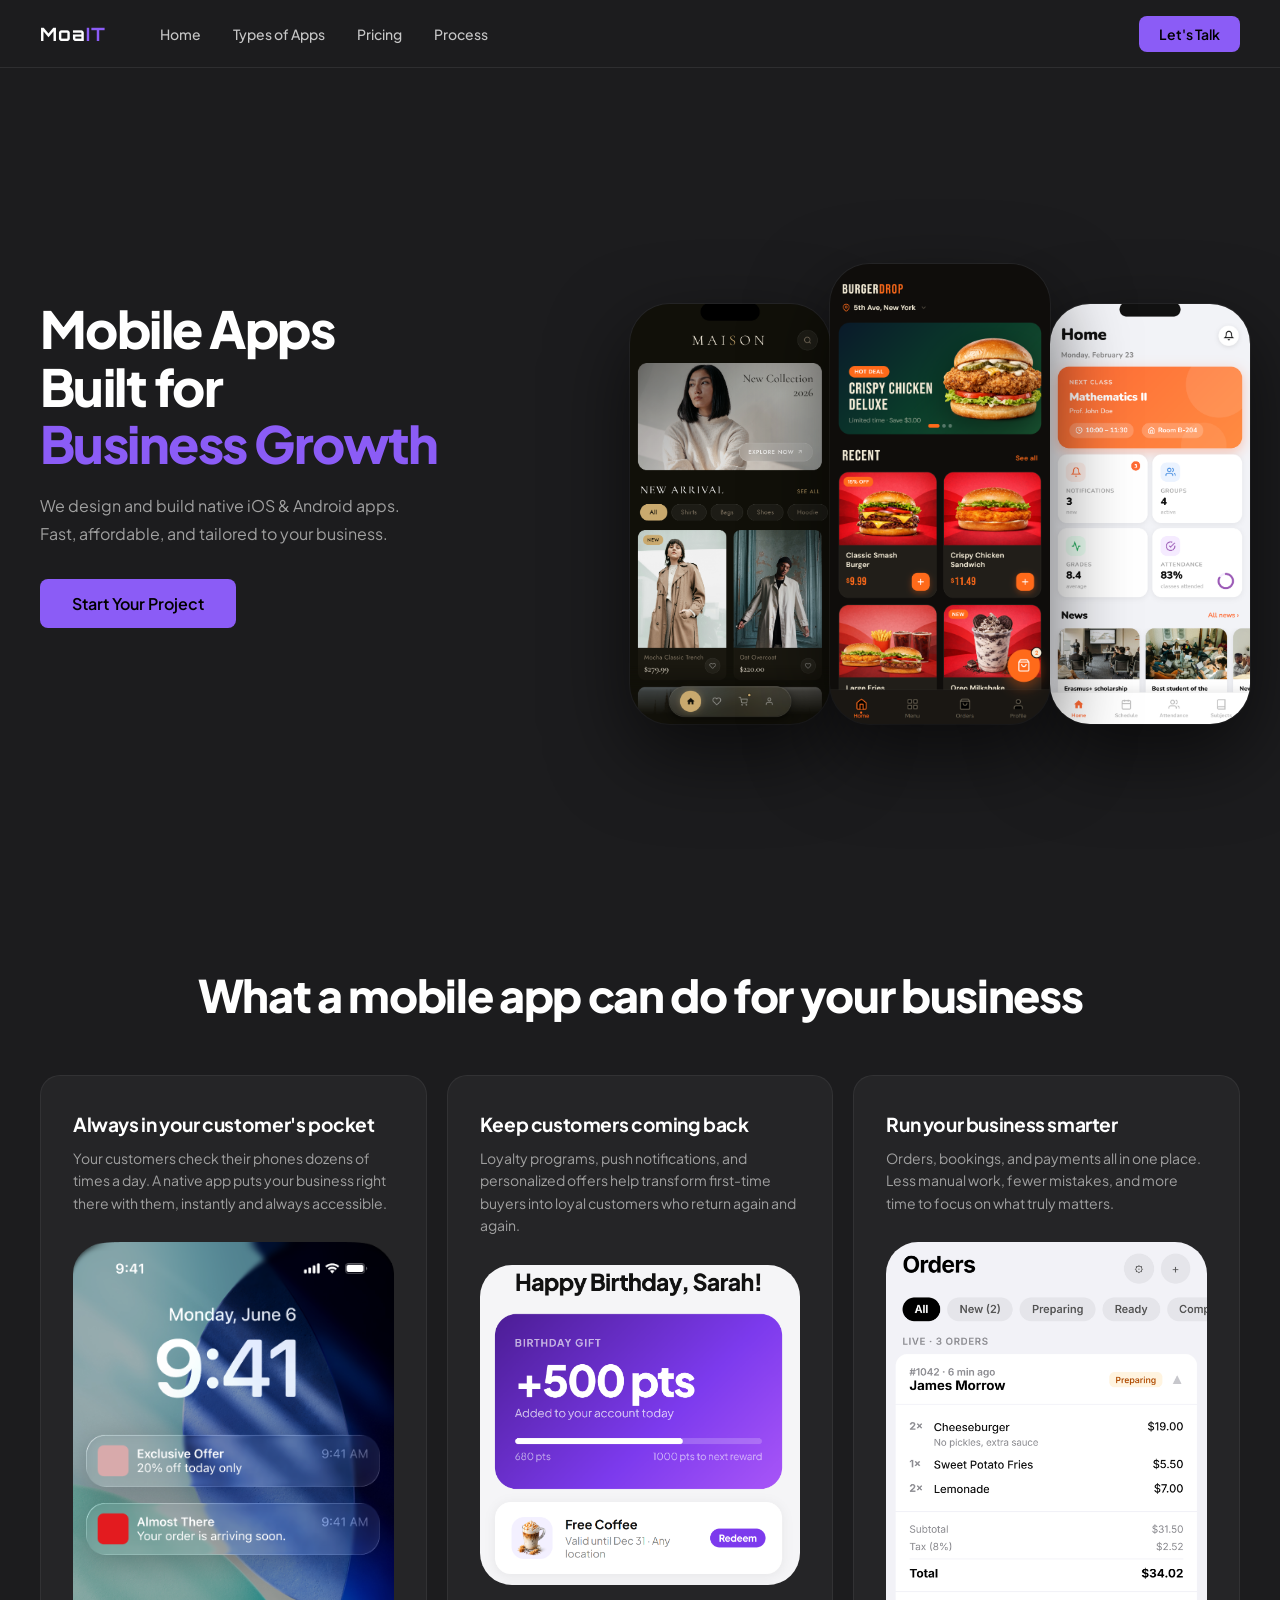
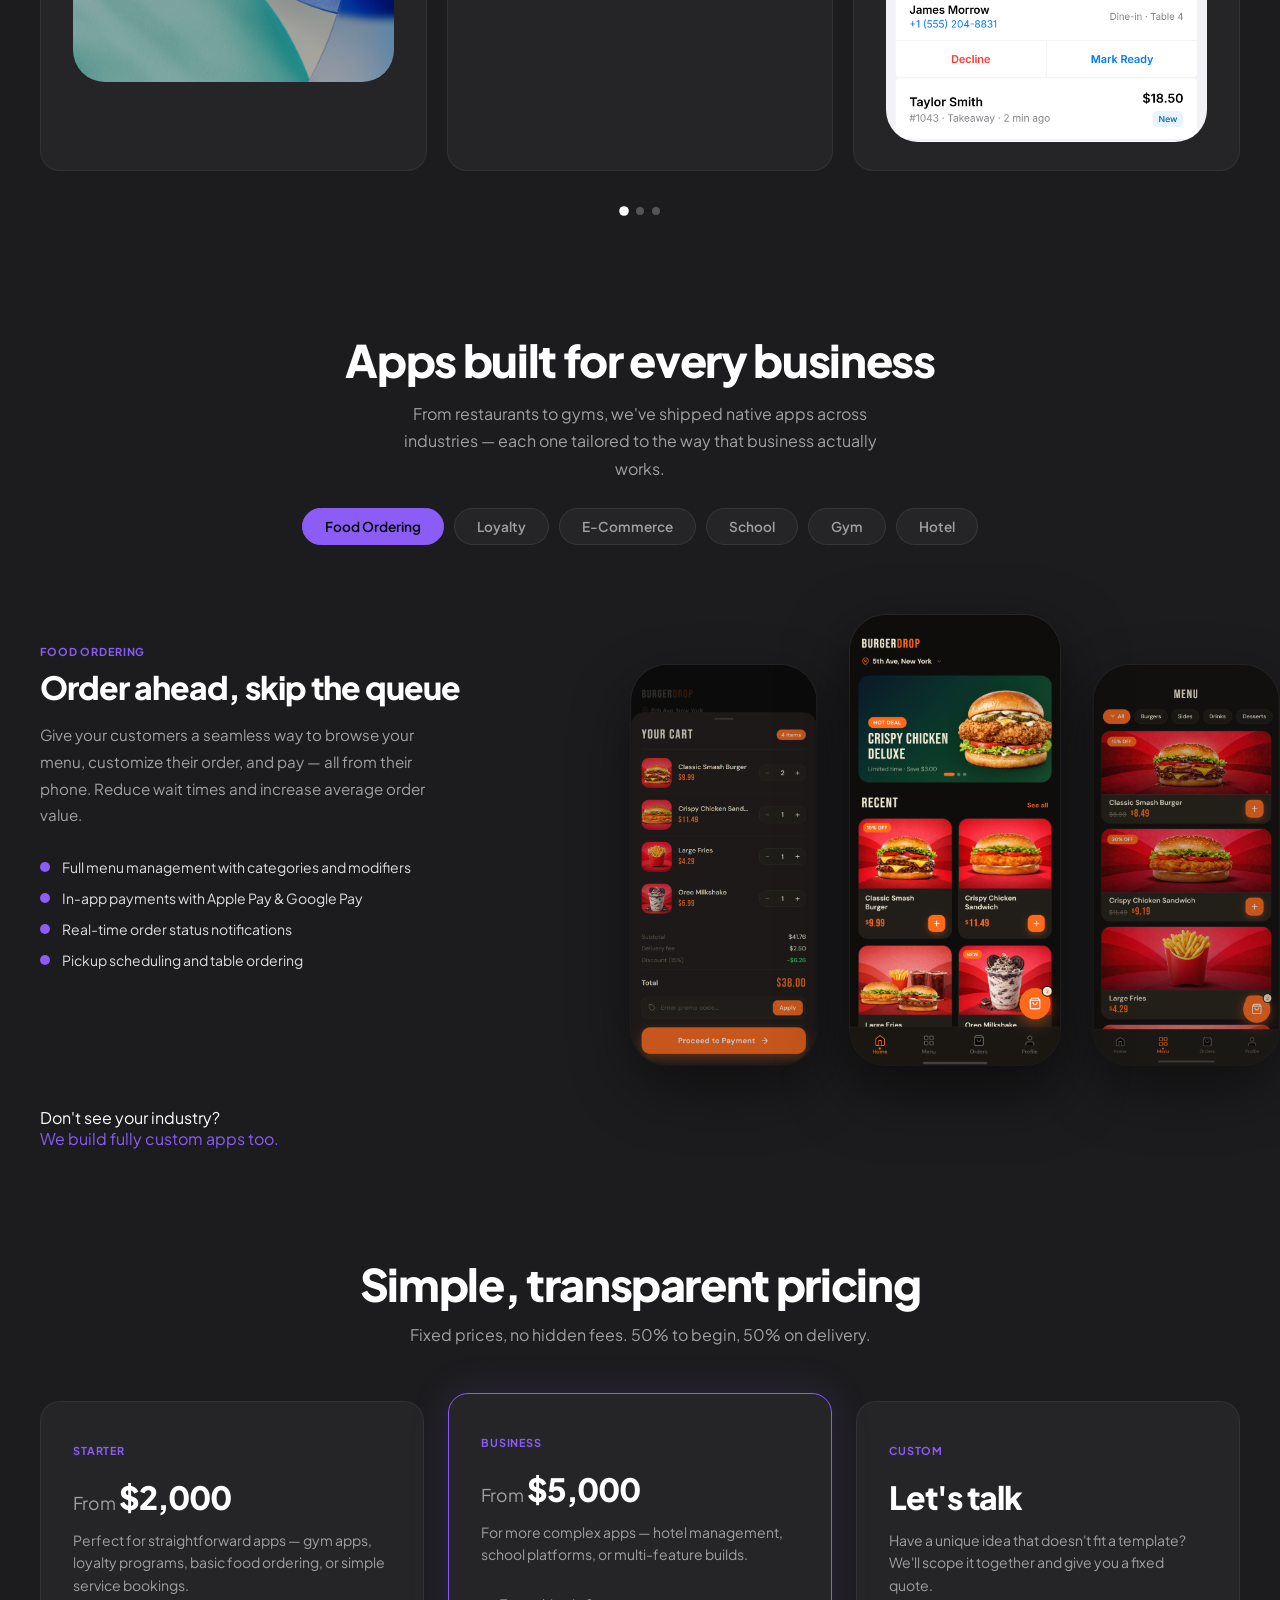
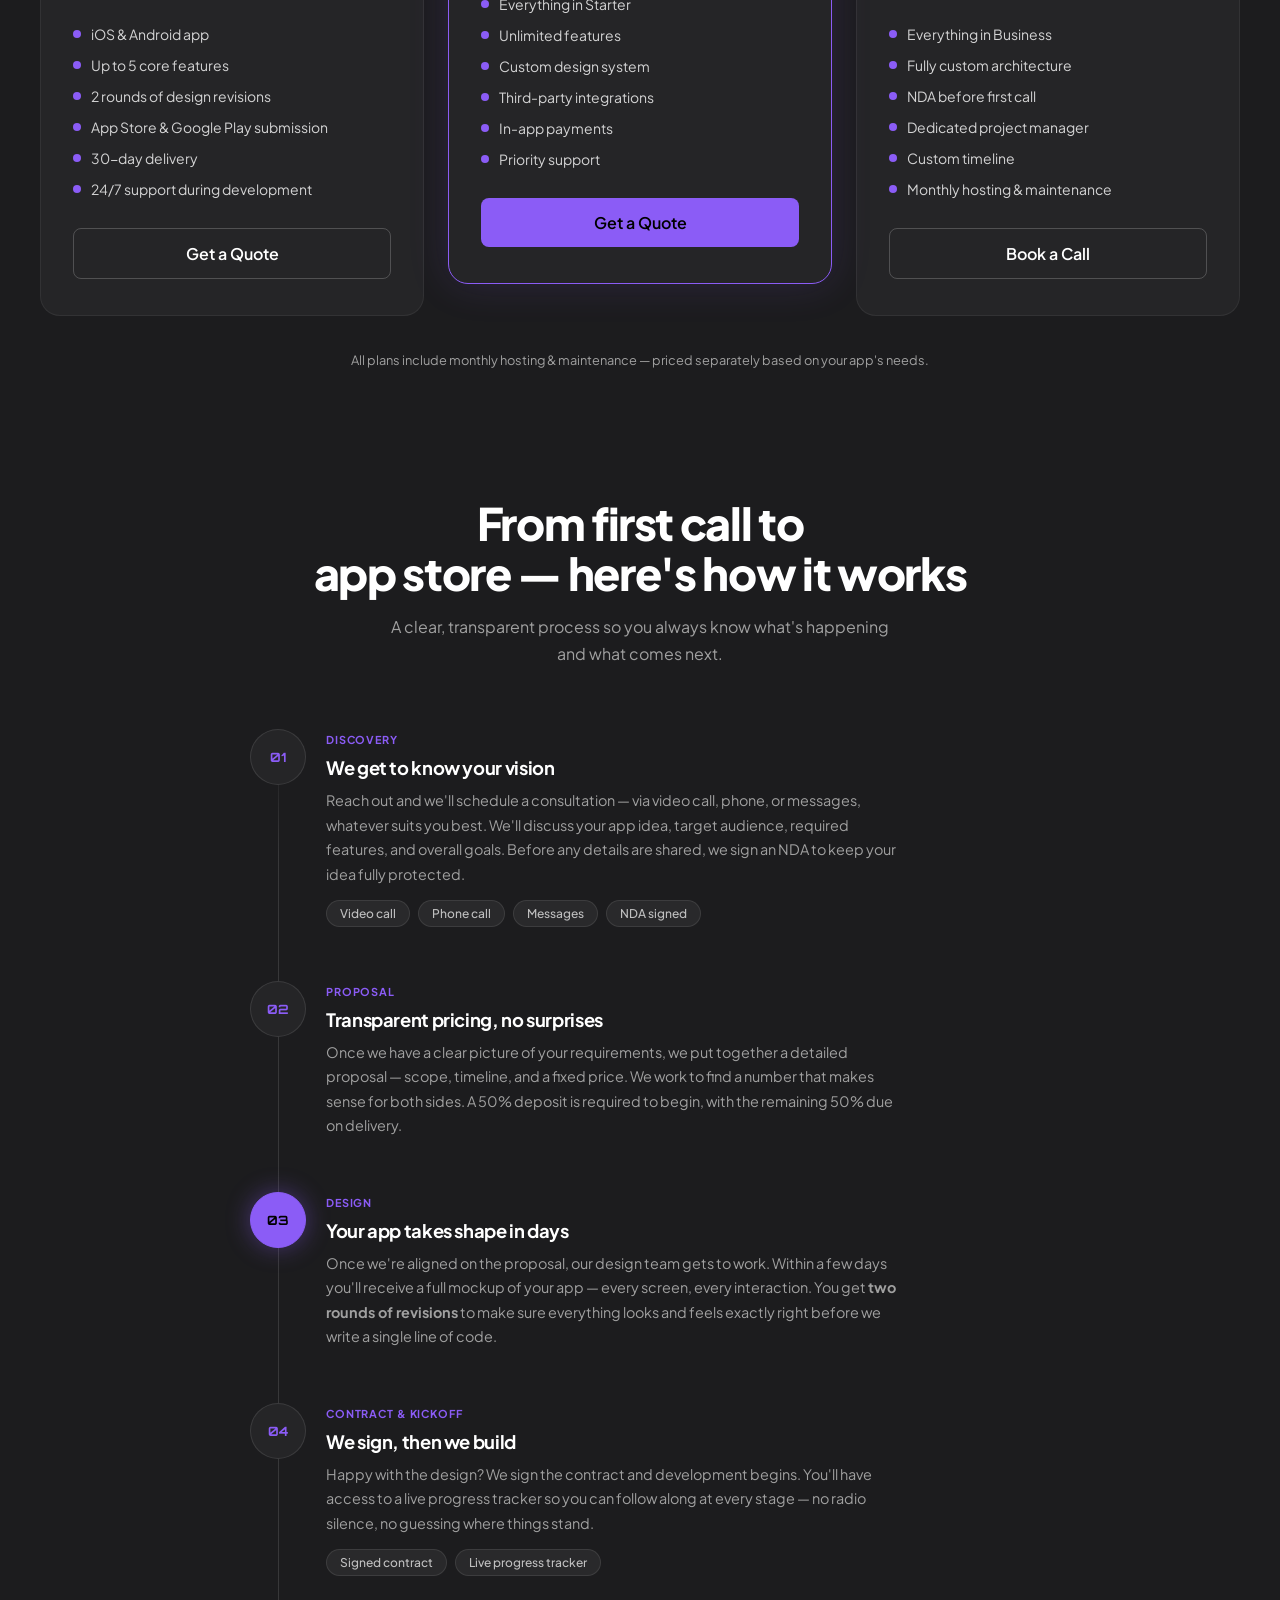
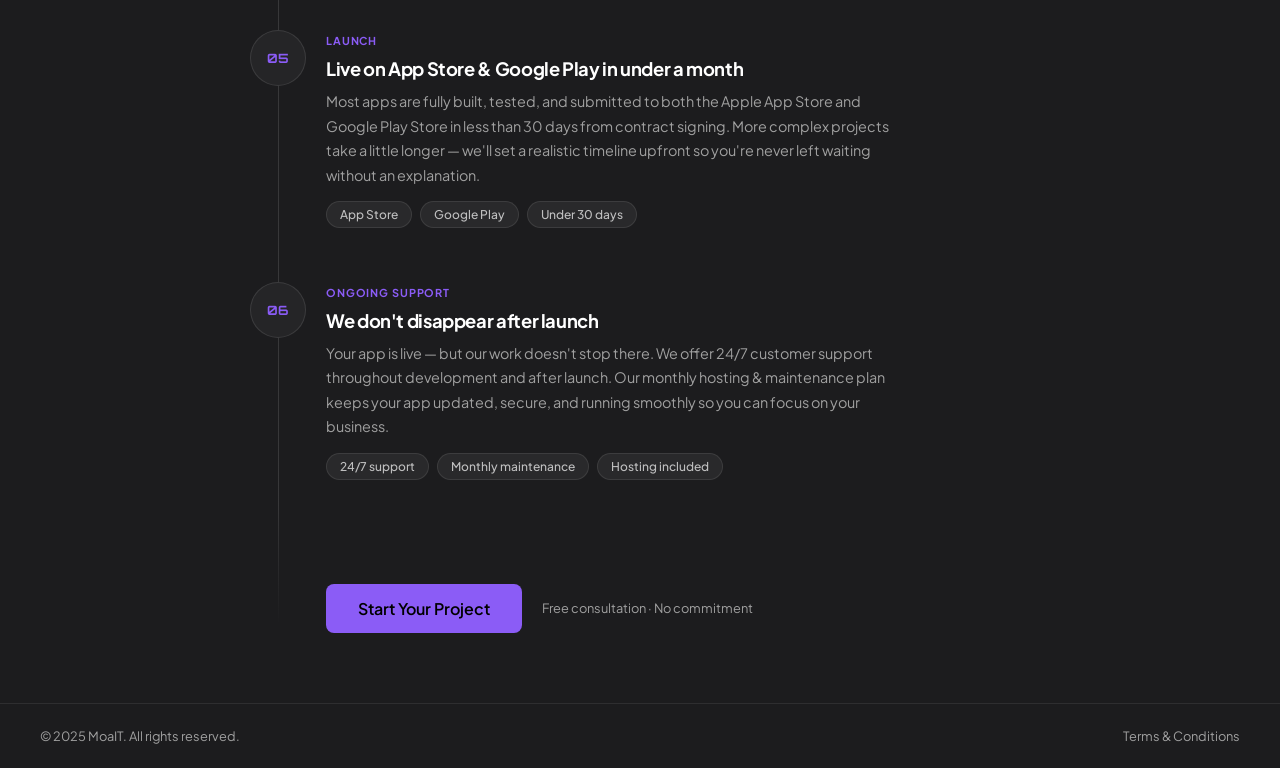
==== index.html @ bf3b649c "fin" ====
﻿<!DOCTYPE html>
<html lang="en">

<head>
  <meta charset="UTF-8" />
  <meta name="viewport" content="width=device-width, initial-scale=1.0" />
  <title>MoaIT — Native Mobile App Builder</title>

  <!-- Fonts -->
  <link rel="preconnect" href="https://fonts.googleapis.com" />
  <link rel="preconnect" href="https://fonts.gstatic.com" crossorigin />
  <link
    href="https://fonts.googleapis.com/css2?family=Plus+Jakarta+Sans:wght@400;500;600;700;800&family=Orbitron:wght@500;600;700;800&display=swap"
    rel="stylesheet" />

  <link rel="stylesheet" href="styles.css" />
  <script src="https://challenges.cloudflare.com/turnstile/v0/api.js" async defer></script>
</head>

<body>

  <!-- ══════════════════════════════════════════════
       NAVIGATION
  ══════════════════════════════════════════════ -->
  <nav>
    <div class="nav-inner">

      <a class="logo" href="#">
        <span class="logo-name">Moa<span class="logo-it">IT</span></span>
      </a>

      <ul class="nav-links">
        <li><a href="#home">Home</a></li>
        <li><a href="#apps">Types of Apps</a></li>
        <li><a href="#pricing">Pricing</a></li>
        <li><a href="#process">Process</a></li>
      </ul>

      <div class="nav-right">
        <button class="btn-primary">Let's Talk</button>
      </div>

      <button class="hamburger" onclick="toggleMenu()" aria-label="Open menu">
        <span></span><span></span><span></span>
      </button>

    </div>
  </nav>

  <!-- Mobile dropdown menu -->
  <div class="mobile-menu" id="mobileMenu">
    <a href="#home">Home</a>
    <a href="#apps">Types of Apps</a>
    <a href="#pricing">Pricing</a>
    <a href="#process">Process</a>
    <button class="btn-primary">Let's Talk</button>
  </div>


  <!-- ══════════════════════════════════════════════
       HERO
  ══════════════════════════════════════════════ -->
  <section class="hero" id="home">

    <div class="hero-text">
      <h1 class="hero-h1">
        Mobile Apps <br>
        Built for <br>
        <span class="accent">Business Growth</span>
      </h1>
      <p class="hero-sub">
        We design and build native iOS & Android apps. <br>Fast, affordable, and tailored to your business.
      </p>
      <button class="btn-primary btn-large">Start Your Project</button>
    </div>

    <!-- Rotating phone carousel — images swapped every 3s via JS -->
    <div class="hero-phones">
      <div class="phone pos-far-hidden-left">
        <img src="hotel home.png" alt="Hotel app screenshot" />
      </div>
      <div class="phone pos-hidden-left">
        <img src="gym home 2.png" alt="Gym app screenshot" />
      </div>
      <div class="phone pos-left">
        <img src="clothes home.png" alt="Clothes app screenshot" />
      </div>
      <div class="phone pos-center">
        <img src="Group 2.png" alt="App screenshot" />
      </div>
      <div class="phone pos-right">
        <img src="Group 3.png" alt="App screenshot" />
      </div>
      <div class="phone pos-hidden-right">
        <img src="Group 4.png" alt="App screenshot" />
      </div>
    </div>

  </section>


  <!-- ══════════════════════════════════════════════
       ADVANTAGES
       Sliding carousel — 3 cards desktop, 2 tablet, 1 mobile
  ══════════════════════════════════════════════ -->
  <section class="advantages" id="advantages">
    <h2 class="section-title">What a mobile app can do for your business</h2>

    <div class="carousel-outer">
      <div class="carousel-track" id="carouselTrack">

        <!-- Card 1 — Push notifications -->
        <div class="adv-card">
          <div class="adv-card-text">
            <h3>Always in your customer's pocket</h3>
            <p>Your customers check their phones dozens of times a day. A native app puts your business right there with
              them, instantly and always accessible.</p>
          </div>
          <div class="adv-card-visual">
            <img src="iph.png" alt="description" class="adv-card-img" style="max-height: 440px;" />
          </div>
        </div>

        <!-- Card 2 — Loyalty points -->
        <div class="adv-card">
          <div class="adv-card-text">
            <h3>Keep customers coming back</h3>
            <p>Loyalty programs, push notifications, and personalized offers help transform first-time buyers into loyal
              customers who return again and again.</p>
          </div>
          <div class="adv-card-visual">
            <img src="brth.png" alt="description" class="adv-card-img" style="max-height: 320px;" />
          </div>
        </div>

        <!-- Card 3 — Order management -->
        <div class="adv-card">
          <div class="adv-card-text">
            <h3>Run your business smarter</h3>
            <p>Orders, bookings, and payments all in one place. Less manual work, fewer mistakes, and more time to focus
              on what truly matters.</p>
          </div>
          <div class="adv-card-visual">
            <img src="orders1.png" alt="description" class="adv-card-img" />
          </div>
        </div>

        <!-- Card 4 — Subscriptions -->
        <div class="adv-card">
          <div class="adv-card-text">
            <h3>Sell more, directly from the app</h3>
            <p>In-app purchases, subscriptions, and mobile commerce convert better than websites because mobile is where
              your customers already spend their time.</p>
          </div>
          <div class="adv-card-visual">
            <img src="nzm.png" alt="description" class="adv-card-img" style="max-height: 400px;" />
          </div>
        </div>

        <!-- Card 5 — Brand presence / app screen -->
        <div class="adv-card">
          <div class="adv-card-text">
            <h3>Your brand, on their home screen</h3>
            <p>A polished, branded app signals professionalism and builds trust. Every time they see your icon, your
              business stays top of mind.</p>
          </div>
          <div class="adv-card-visual">
            <img src="Group 11.png" alt="description" class="adv-card-img" />
          </div>
        </div>

      </div><!-- /carousel-track -->
    </div><!-- /carousel-outer -->

    <div class="carousel-dots" id="carouselDots"></div>

  </section>


  <!-- ══════════════════════════════════════════════
       APP SHOWCASE
       Tab switcher — click tab to swap content & phones
  ══════════════════════════════════════════════ -->
  <section class="showcase" id="apps">

    <div class="showcase-header">
      <h2 class="section-title">Apps built for every business</h2>
      <p>From restaurants to gyms, we've shipped native apps across industries — each one tailored to the way that
        business actually works.</p>
    </div>

    <!-- Tab pills -->
    <div class="showcase-tabs">
      <button class="showcase-tab active" data-tab="food">Food Ordering</button>
      <button class="showcase-tab" data-tab="loyalty">Loyalty</button>
      <button class="showcase-tab" data-tab="ecom">E-Commerce</button>
      <button class="showcase-tab" data-tab="school">School</button>
      <button class="showcase-tab" data-tab="gym">Gym</button>
      <button class="showcase-tab" data-tab="hotel">Hotel</button>
    </div>

    <div class="showcase-panels">

      <!-- Food Ordering -->
      <div class="showcase-panel active" data-panel="food">
        <div class="showcase-text">
          <span class="tag">Food Ordering</span>
          <h3>Order ahead, skip the queue</h3>
          <p>Give your customers a seamless way to browse your menu, customize their order, and pay — all from their
            phone. Reduce wait times and increase average order value.</p>
          <ul class="feature-list">
            <li>Full menu management with categories and modifiers</li>
            <li>In-app payments with Apple Pay &amp; Google Pay</li>
            <li>Real-time order status notifications</li>
            <li>Pickup scheduling and table ordering</li>
          </ul>
        </div>
        <div class="showcase-phones">
          <div class="sc-phone sc-left"><img src="Group 5.png" alt="" /></div>
          <div class="sc-phone sc-center"><img src="Group 2.png" alt="" /></div>
          <div class="sc-phone sc-right"><img src="Group 10.png" alt="" /></div>
        </div>
      </div>

      <!-- Loyalty -->
      <div class="showcase-panel" data-panel="loyalty">
        <div class="showcase-text">
          <span class="tag">Loyalty</span>
          <h3>Turn first-timers into regulars</h3>
          <p>Reward customers for every visit and purchase. A points-based loyalty system keeps them engaged and coming
            back — with offers that feel personal, not generic.</p>
          <ul class="feature-list">
            <li>Points system with custom earning rules</li>
            <li>Redeemable rewards — free items, discounts, perks</li>
            <li>Push notifications for promotions and milestones</li>
            <li>Customer insights dashboard for you</li>
          </ul>
        </div>
        <div class="showcase-phones">
          <div class="sc-phone sc-left"><img src="Group 8.png" alt="" /></div>
          <div class="sc-phone sc-center"><img src="Group 4.png" alt="" /></div>
          <div class="sc-phone sc-right"><img src="Group 6.png" alt="" /></div>
        </div>
      </div>

      <!-- E-Commerce -->
      <div class="showcase-panel" data-panel="ecom">
        <div class="showcase-text">
          <span class="tag">E-Commerce</span>
          <h3>Your store, in their pocket</h3>
          <p>A fully native shopping experience that outperforms any mobile website. From product discovery to checkout,
            every step is optimized for conversion on mobile.</p>
          <ul class="feature-list">
            <li>Product catalog with search, filters, and collections</li>
            <li>Secure checkout with saved payment methods</li>
            <li>Order tracking from dispatch to delivery</li>
            <li>Wishlists, reviews, and personalized recommendations</li>
          </ul>
        </div>
        <div class="showcase-phones">
          <div class="sc-phone sc-left"><img src="clothes category.png" alt="" /></div>
          <div class="sc-phone sc-center"><img src="clothes home.png" alt="" /></div>
          <div class="sc-phone sc-right"><img src="clothes one product.png" alt="" /></div>
        </div>
      </div>

      <!-- School -->
      <div class="showcase-panel" data-panel="school">
        <div class="showcase-text">
          <span class="tag">School</span>
          <h3>Keeping students, parents and staff connected</h3>
          <p>One app for your entire school community. Announcements, schedules, grades, and direct messaging —
            everything in one place, accessible anytime.</p>
          <ul class="feature-list">
            <li>Class schedules, events, and timetables</li>
            <li>Direct messaging between parents, students, and staff</li>
            <li>Grades, assignments, and attendance tracking</li>
            <li>Push announcements for the whole school or specific classes</li>
          </ul>
        </div>
        <div class="showcase-phones">
          <div class="sc-phone sc-left"><img src="Group 7.png" alt="" /></div>
          <div class="sc-phone sc-center"><img src="Group 3.png" alt="" /></div>
          <div class="sc-phone sc-right"><img src="Group 9.png" alt="" /></div>
        </div>
      </div>

      <!-- Gym -->
      <div class="showcase-panel" data-panel="gym">
        <div class="showcase-text">
          <span class="tag">Gym</span>
          <h3>Every member's personal fitness hub</h3>
          <p>Give your gym members a premium experience beyond the gym floor. Class bookings, workout plans, progress
            tracking and membership management — all in one branded app.</p>
          <ul class="feature-list">
            <li>Digital membership card with QR code access</li>
            <li>Personal progress tracking and workout logs</li>
            <li>Membership plans and in-app subscription payments</li>
            <li>Class scheduling and one-tap booking</li>
          </ul>
        </div>
        <div class="showcase-phones">
          <div class="sc-phone sc-left"><img src="gym welcome.png" alt="" /></div>
          <div class="sc-phone sc-center"><img src="gym home 2.png" alt="" /></div>
          <div class="sc-phone sc-right"><img src="gym 2.png" alt="" /></div>
        </div>
      </div>

      <!-- Hotel & Hospitality -->
      <div class="showcase-panel" data-panel="hotel">
        <div class="showcase-text">
          <span class="tag">Hotel & Hospitality</span>
          <h3>The guest experience, reimagined</h3>
          <p>A complete digital concierge for hotels, resorts, and boutique stays. Check-in, room services, spa booking,
            resort map, events, and guest FAQ — everything from the guest's phone.</p>
          <ul class="feature-list">
            <li>Digital check-in/check-out with room key via QR</li>
            <li>Room service, cleaning requests, and problem reporting</li>
            <li>Spa, massage, and sauna booking with full pricing</li>
            <li>Interactive resort map and hotel events calendar</li>
          </ul>
        </div>
        <div class="showcase-phones">
          <div class="sc-phone sc-left"><img src="hotel spa.png" alt="" /></div>
          <div class="sc-phone sc-center"><img src="hotel home.png" alt="" /></div>
          <div class="sc-phone sc-right"><img src="hotel room.png" alt="" /></div>
        </div>
      </div>

    </div><!-- /showcase-panels -->
    <p><br><br>Don't see your industry? <br><span style="color:var(--accent)">We build fully custom apps too.</span></p>
  </section>


  <!-- ══════════════════════════════════════════════
     PRICING
══════════════════════════════════════════════ -->
  <section class="pricing" id="pricing">

    <div class="pricing-header">
      <h2 class="section-title">Simple, transparent pricing</h2>
      <p>Fixed prices, no hidden fees. 50% to begin, 50% on delivery.</p>
    </div>

    <div class="pricing-cards">

      <div class="pricing-card">
        <div class="pricing-card-top">
          <span class="tag">Starter</span>
          <div class="pricing-price">From <strong>$2,000</strong></div>
          <p class="pricing-desc">Perfect for straightforward apps — gym apps, loyalty programs, basic food ordering, or
            simple service bookings.</p>
        </div>
        <ul class="pricing-features">
          <li>iOS &amp; Android app</li>
          <li>Up to 5 core features</li>
          <li>2 rounds of design revisions</li>
          <li>App Store &amp; Google Play submission</li>
          <li>30-day delivery</li>
          <li>24/7 support during development</li>
        </ul>
        <button class="btn-primary btn-large btn-outline">Get a Quote</button>
      </div>

      <div class="pricing-card pricing-card--featured">
        <div class="pricing-card-top">
          <span class="tag">Business</span>
          <div class="pricing-price">From <strong>$5,000</strong></div>
          <p class="pricing-desc">For more complex apps — hotel management, school platforms, or multi-feature builds.
          </p>
        </div>
        <ul class="pricing-features">
          <li>Everything in Starter</li>
          <li>Unlimited features</li>
          <li>Custom design system</li>
          <li>Third-party integrations</li>
          <li>In-app payments</li>
          <li>Priority support</li>
        </ul>
        <button class="btn-primary btn-large">Get a Quote</button>
      </div>

      <div class="pricing-card">
        <div class="pricing-card-top">
          <span class="tag">Custom</span>
          <div class="pricing-price"><strong>Let's talk</strong></div>
          <p class="pricing-desc">Have a unique idea that doesn't fit a template? We'll scope it together and give you a
            fixed quote.</p>
        </div>
        <ul class="pricing-features">
          <li>Everything in Business</li>
          <li>Fully custom architecture</li>
          <li>NDA before first call</li>
          <li>Dedicated project manager</li>
          <li>Custom timeline</li>
          <li>Monthly hosting &amp; maintenance</li>
        </ul>
        <button class="btn-primary btn-large btn-outline">Book a Call</button>
      </div>

    </div>

    <p class="pricing-note">All plans include monthly hosting &amp; maintenance — priced separately based on your app's
      needs.</p>

  </section>


  <!-- ══════════════════════════════════════════════
       PROCESS TIMELINE
       Steps fade in on scroll via IntersectionObserver
  ══════════════════════════════════════════════ -->
  <section class="process" id="process">

    <div class="process-header">
      <h2 class="section-title">From first call to<br>app store — here's how it works</h2>
      <p>A clear, transparent process so you always know what's happening and what comes next.</p>
    </div>

    <div class="timeline">

      <div class="timeline-item">
        <div class="timeline-bubble">01</div>
        <div class="timeline-content">
          <span class="tag">Discovery</span>
          <h3>We get to know your vision</h3>
          <p>Reach out and we'll schedule a consultation — via video call, phone, or messages, whatever suits you best.
            We'll discuss your app idea, target audience, required features, and overall goals. Before any details are
            shared, we sign an NDA to keep your idea fully protected.</p>
          <div class="pills">
            <span class="pill">Video call</span>
            <span class="pill">Phone call</span>
            <span class="pill">Messages</span>
            <span class="pill">NDA signed</span>
          </div>
        </div>
      </div>

      <div class="timeline-item">
        <div class="timeline-bubble">02</div>
        <div class="timeline-content">
          <span class="tag">Proposal</span>
          <h3>Transparent pricing, no surprises</h3>
          <p>Once we have a clear picture of your requirements, we put together a detailed proposal — scope, timeline,
            and a fixed price. We work to find a number that makes sense for both sides. A 50% deposit is required to
            begin, with the remaining 50% due on delivery.</p>
        </div>
      </div>

      <div class="timeline-item highlight">
        <div class="timeline-bubble">03</div>
        <div class="timeline-content">
          <span class="tag">Design</span>
          <h3>Your app takes shape in days</h3>
          <p>Once we're aligned on the proposal, our design team gets to work. Within a few days you'll receive a full
            mockup of your app — every screen, every interaction. You get <strong>two rounds of revisions</strong> to
            make sure everything looks and feels exactly right before we write a single line of code.</p>
        </div>
      </div>

      <div class="timeline-item">
        <div class="timeline-bubble">04</div>
        <div class="timeline-content">
          <span class="tag">Contract &amp; Kickoff</span>
          <h3>We sign, then we build</h3>
          <p>Happy with the design? We sign the contract and development begins. You'll have access to a live progress
            tracker so you can follow along at every stage — no radio silence, no guessing where things stand.</p>
          <div class="pills">
            <span class="pill">Signed contract</span>
            <span class="pill">Live progress tracker</span>
          </div>
        </div>
      </div>

      <div class="timeline-item">
        <div class="timeline-bubble">05</div>
        <div class="timeline-content">
          <span class="tag">Launch</span>
          <h3>Live on App Store &amp; Google Play in under a month</h3>
          <p>Most apps are fully built, tested, and submitted to both the Apple App Store and Google Play Store in less
            than 30 days from contract signing. More complex projects take a little longer — we'll set a realistic
            timeline upfront so you're never left waiting without an explanation.</p>
          <div class="pills">
            <span class="pill">App Store</span>
            <span class="pill">Google Play</span>
            <span class="pill">Under 30 days</span>
          </div>
        </div>
      </div>

      <div class="timeline-item">
        <div class="timeline-bubble">06</div>
        <div class="timeline-content">
          <span class="tag">Ongoing Support</span>
          <h3>We don't disappear after launch</h3>
          <p>Your app is live — but our work doesn't stop there. We offer 24/7 customer support throughout development
            and after launch. Our monthly hosting &amp; maintenance plan keeps your app updated, secure, and running
            smoothly so you can focus on your business.</p>
          <div class="pills">
            <span class="pill">24/7 support</span>
            <span class="pill">Monthly maintenance</span>
            <span class="pill">Hosting included</span>
          </div>
        </div>
      </div>

      <!-- CTA at the bottom of the timeline -->
      <div class="timeline-cta">
        <button class="btn-primary btn-large">Start Your Project</button>
        <p>Free consultation · No commitment</p>
      </div>

    </div><!-- /timeline -->

  </section>

  <!-- FOOTER -->
  <footer>
    <div class="footer-inner">
      <p>&copy; 2025 MoaIT. All rights reserved.</p>
      <div style="display:flex;gap:20px;align-items:center;">
        <a href="/terms/">Terms & Conditions</a>
      </div>
    </div>
  </footer>

  <!-- ══════════════════════════════════════════════
     CONTACT POPUP
══════════════════════════════════════════════ -->
  <div class="popup-overlay" id="popupOverlay">
    <div class="popup">

      <button class="popup-close" onclick="closePopup()" aria-label="Close">✕</button>

      <span class="tag">Free Consultation</span>
      <h2>Let's build your app</h2>
      <p>Fill in your details and we'll get back to you within 24 hours.</p>

      <div class="popup-form">
        <div class="popup-row">
          <div class="popup-field">
            <label>Your name</label>
            <input type="text" name="full_name" placeholder="John Smith" maxlength="100" />
          </div>
          <div class="popup-field">
            <label>Email</label>
            <input type="email" name="email" placeholder="john@company.com" maxlength="150" />
          </div>
        </div>
        <div class="popup-field">
          <label>Phone <span>(optional)</span></label>
          <input type="tel" name="phone" placeholder="+1 234 567 890" maxlength="30" />
        </div>
        <div class="popup-field">
          <label>Tell us about your app idea</label>
          <textarea name="message" placeholder="What kind of app do you need? Any features in mind?" rows="4"
            maxlength="2000"></textarea>
        </div>

        <!-- Honeypot — invisible to users, traps bots -->
        <div class="popup-field" style="position:absolute;left:-9999px;top:-9999px;" aria-hidden="true">
          <input type="text" name="website_url" tabindex="-1" autocomplete="off" />
        </div>

        <!-- Cloudflare Turnstile CAPTCHA -->
        <div class="popup-turnstile">
          <div class="cf-turnstile" data-sitekey="0x4AAAAAACl2hHv_wCHp2CsB" data-theme="dark"></div>
        </div>

        <button class="btn-primary btn-large popup-submit">Send Message</button>
        <p class="popup-note">No commitment · We'll reply within 24h</p>
      </div>

    </div>
  </div>


  <script src="script.js"></script>
</body>

</html>
---- styles.css ----
/* ══════════════════════════════════════════════════════════
   TABLE OF CONTENTS
   1.  Reset & Variables
   2.  Global / Shared
   3.  Navigation
   4.  Hero
   5.  Advantages Carousel
   6.  Advantages — Mock UI components
   7.  App Showcase
   8.  Process Timeline
   9.  Responsive — Tablet (max 960px)
   10. Responsive — Mobile (max 600px)
   11. Responsive — Small mobile (max 520px)
══════════════════════════════════════════════════════════ */


/* ──────────────────────────────────────────────
   1. RESET & VARIABLES
────────────────────────────────────────────── */
*,
*::before,
*::after {
  box-sizing: border-box;
  margin: 0;
  padding: 0;
}

:root {
  --bg: #1c1c1e;
  --card-bg: #252527;
  --card-bg-hover: #2c2c2f;
  --nav-border: rgba(255, 255, 255, 0.08);
  --text: #ffffff;
  --text-muted: #a0a0a0;
  --accent: #8b5cf6;
  --accent-orange: #f59e0b;
  --accent-green: #84cc16;
  --nav-h: 68px;
}

html,
body {
  font-family: 'Plus Jakarta Sans', sans-serif;
  background: var(--bg);
  color: var(--text);
  min-height: 100vh;
  overflow-x: hidden;
}


/* ──────────────────────────────────────────────
   2. GLOBAL / SHARED
────────────────────────────────────────────── */

.btn-primary {
  font-family: inherit;
  font-size: 0.875rem;
  font-weight: 600;
  color: #000;
  background: var(--accent);
  border: none;
  border-radius: 8px;
  padding: 9px 20px;
  cursor: pointer;
  transition: opacity 0.15s;
  white-space: nowrap;
}

.btn-primary:hover {
  opacity: 0.88;
}

.btn-primary.btn-large {
  font-size: 1rem;
  padding: 14px 32px;
}

.section-title {
  font-size: clamp(2rem, 3.5vw, 3rem);
  font-weight: 800;
  letter-spacing: -0.03em;
  line-height: 1.1;
  text-align: center;
  margin-bottom: 16px;
}

.tag {
  display: inline-block;
  font-size: 0.68rem;
  font-weight: 700;
  letter-spacing: 0.08em;
  text-transform: uppercase;
  color: var(--accent);
  margin-bottom: 10px;
}

.feature-list {
  list-style: none;
  display: flex;
  flex-direction: column;
  gap: 10px;
}

.feature-list li {
  display: flex;
  align-items: flex-start;
  gap: 12px;
  font-size: 0.875rem;
  color: rgba(255, 255, 255, 0.85);
  line-height: 1.5;
}

.feature-list li::before {
  content: '';
  width: 10px;
  height: 10px;
  border-radius: 50%;
  background: var(--accent);
  flex-shrink: 0;
  margin-top: 5px;
}

.pills {
  display: flex;
  flex-wrap: wrap;
  gap: 8px;
  margin-top: 14px;
}

.pill {
  background: rgba(255, 255, 255, 0.06);
  border: 1px solid rgba(255, 255, 255, 0.09);
  border-radius: 20px;
  padding: 5px 13px;
  font-size: 0.75rem;
  font-weight: 500;
  color: rgba(255, 255, 255, 0.7);
}


/* ──────────────────────────────────────────────
   3. NAVIGATION
────────────────────────────────────────────── */
nav {
  position: sticky;
  top: 0;
  z-index: 100;
  height: var(--nav-h);
  background: var(--bg);
  border-bottom: 1px solid var(--nav-border);
  display: flex;
  align-items: center;
  padding: 0 40px;
}

.nav-inner {
  width: 100%;
  max-width: 1280px;
  margin: 0 auto;
  display: flex;
  align-items: center;
}

.logo {
  display: flex;
  align-items: center;
  gap: 9px;
  text-decoration: none;
  flex-shrink: 0;
  margin-right: 40px;
}

.logo-name {
  font-family: 'Orbitron', sans-serif;
  font-size: 1.15rem;
  font-weight: 700;
  color: #fff;
  letter-spacing: 0.05em;
}

.logo-it {
  color: var(--accent);
}

.nav-links {
  display: flex;
  align-items: center;
  list-style: none;
  gap: 4px;
}

.nav-links a {
  display: block;
  padding: 6px 14px;
  font-size: 0.875rem;
  font-weight: 500;
  color: rgba(255, 255, 255, 0.75);
  text-decoration: none;
  border-radius: 6px;
  transition: color 0.15s;
  white-space: nowrap;
}

.nav-links a:hover {
  color: #fff;
}

.nav-right {
  margin-left: auto;
}

/* Hamburger — hidden on desktop, shown on mobile */
.hamburger {
  display: none;
  flex-direction: column;
  gap: 5px;
  background: none;
  border: none;
  cursor: pointer;
  padding: 4px;
  margin-left: auto;
}

.hamburger span {
  display: block;
  width: 22px;
  height: 2px;
  background: #fff;
  border-radius: 2px;
  transition: transform 0.3s ease, opacity 0.2s ease;
}

/* Hamburger → X animation */
.hamburger.active span:nth-child(1) {
  transform: translateY(7px) rotate(45deg);
}

.hamburger.active span:nth-child(2) {
  opacity: 0;
}

.hamburger.active span:nth-child(3) {
  transform: translateY(-7px) rotate(-45deg);
}

/* Full-screen mobile dropdown — animated */
.mobile-menu {
  display: flex;
  flex-direction: column;
  position: fixed;
  top: var(--nav-h);
  left: 0;
  right: 0;
  bottom: 0;
  background: #0e0e0e;
  z-index: 99;
  padding: 24px 28px;
  gap: 4px;
  overflow-y: auto;
  opacity: 0;
  transform: translateY(-12px);
  pointer-events: none;
  transition: opacity 0.35s ease, transform 0.35s ease;
}

.mobile-menu.open {
  opacity: 1;
  transform: translateY(0);
  pointer-events: all;
}

.mobile-menu a {
  font-size: 1rem;
  font-weight: 500;
  color: rgba(255, 255, 255, 0.8);
  text-decoration: none;
  padding: 14px 0;
  border-bottom: 1px solid rgba(255, 255, 255, 0.07);
  opacity: 0;
  transform: translateY(-8px);
  transition: opacity 0.3s ease, transform 0.3s ease, color 0.15s;
}

.mobile-menu.open a {
  opacity: 1;
  transform: translateY(0);
}

.mobile-menu.open a:nth-child(1) {
  transition-delay: 0.05s;
}

.mobile-menu.open a:nth-child(2) {
  transition-delay: 0.1s;
}

.mobile-menu.open a:nth-child(3) {
  transition-delay: 0.15s;
}

.mobile-menu.open a:nth-child(4) {
  transition-delay: 0.2s;
}

.mobile-menu a:hover {
  color: #fff;
}

.mobile-menu .btn-primary {
  margin-top: 16px;
  width: fit-content;
  font-size: 0.95rem;
  padding: 11px 24px;
  opacity: 0;
  transform: translateY(-8px);
  transition: opacity 0.3s ease 0.25s, transform 0.3s ease 0.25s, background 0.15s;
}

.mobile-menu.open .btn-primary {
  opacity: 1;
  transform: translateY(0);
}


/* ──────────────────────────────────────────────
   4. HERO
────────────────────────────────────────────── */
.hero {
  max-width: 1280px;
  margin: 0 auto;
  padding: 20px 40px 60px;
  display: grid;
  grid-template-columns: 1fr 1fr;
  align-items: center;
  min-height: calc(100vh - var(--nav-h));
}

.hero-h1 {
  font-size: clamp(2.5rem, 4vw, 3.75rem);
  font-weight: 800;
  line-height: 1.12;
  letter-spacing: -0.03em;
  margin-bottom: 20px;
}

.hero-h1 .accent {
  color: var(--accent);
}

.hero-sub {
  font-size: 1rem;
  line-height: 1.7;
  color: var(--text-muted);
  max-width: 400px;
  margin-bottom: 32px;
}

.hero-phones {
  position: relative;
  display: flex;
  align-items: flex-end;
  justify-content: center;
  height: 520px;
}

.phone {
  position: absolute;
  border-radius: 40px;
  overflow: hidden;
  background: #1a1a1a;
  box-shadow: 0 30px 80px rgba(0, 0, 0, 0.6), 0 0 0 1px rgba(255, 255, 255, 0.06);
  bottom: 0;
  left: 50%;
  transition:
    transform 0.7s cubic-bezier(0.4, 0, 0.2, 1),
    opacity 0.7s ease,
    width 0.7s cubic-bezier(0.4, 0, 0.2, 1),
    height 0.7s cubic-bezier(0.4, 0, 0.2, 1);
}

/* Shimmer placeholder while images load */
.phone::before {
  content: '';
  position: absolute;
  inset: 0;
  z-index: 2;
  background: linear-gradient(110deg,
      #1a1a1a 30%,
      #2a2a2d 50%,
      #1a1a1a 70%);
  background-size: 200% 100%;
  animation: shimmer 1.5s ease-in-out infinite;
  border-radius: inherit;
  transition: opacity 0.4s ease;
}

.phone.loaded::before {
  opacity: 0;
  pointer-events: none;
}

@keyframes shimmer {
  0% {
    background-position: 200% 0;
  }

  100% {
    background-position: -200% 0;
  }
}

.phone img {
  width: 100%;
  height: 100%;
  object-fit: cover;
  display: block;
  opacity: 0;
  transition: opacity 0.4s ease;
}

.phone.loaded img {
  opacity: 1;
}

.phone.pos-center {
  width: 220px;
  height: 460px;
  transform: translateX(-50%);
  z-index: 3;
  opacity: 1;
}

.phone.pos-left {
  width: 200px;
  height: 420px;
  transform: translateX(-155%);
  z-index: 2;
  opacity: 1;
}

.phone.pos-right {
  width: 200px;
  height: 420px;
  transform: translateX(55%);
  z-index: 2;
  opacity: 1;
}

.phone.pos-hidden-left {
  width: 180px;
  height: 380px;
  transform: translateX(-240%);
  z-index: 1;
  opacity: 0;
  pointer-events: none;
}

.phone.pos-hidden-right {
  width: 180px;
  height: 380px;
  transform: translateX(140%);
  z-index: 1;
  opacity: 0;
  pointer-events: none;
}

.phone.pos-far-hidden-left {
  width: 180px;
  height: 380px;
  transform: translateX(-320%);
  z-index: 0;
  opacity: 0;
  pointer-events: none;
}


/* ──────────────────────────────────────────────
   5. ADVANTAGES CAROUSEL
────────────────────────────────────────────── */
.advantages {
  padding: 70px 40px;
  max-width: 1280px;
  margin: 0 auto;
  overflow: hidden;
}

.advantages .section-title {
  margin-bottom: 56px;
}

.carousel-outer {
  overflow: hidden;
  cursor: grab;
  touch-action: pan-y;
}

.carousel-outer.dragging {
  cursor: grabbing;
}

.carousel-outer.dragging .carousel-track {
  transition: none;
}

.carousel-track {
  display: flex;
  gap: 20px;
  transition: transform 0.55s cubic-bezier(0.4, 0, 0.2, 1);
  will-change: transform;
}

.adv-card {
  flex: 0 0 calc((100% - 40px) / 3);
  background: var(--card-bg);
  border-radius: 20px;
  padding: 36px 32px 28px;
  display: flex;
  flex-direction: column;
  gap: 28px;
  min-height: 480px;
  border: 1px solid rgba(255, 255, 255, 0.06);
  transition: background 0.2s;
  user-select: none;
}

.adv-card:hover {
  background: var(--card-bg-hover);
}

.adv-card-text h3 {
  font-size: 1.2rem;
  font-weight: 700;
  line-height: 1.3;
  margin-bottom: 10px;
  letter-spacing: -0.02em;
}

.adv-card-text p {
  font-size: 0.875rem;
  line-height: 1.6;
  color: var(--text-muted);
}

.adv-card-visual {
  flex: 1;
  display: flex;
  flex-direction: column;
  gap: 12px;
}

/* Carousel dots */
.carousel-dots {
  display: flex;
  justify-content: center;
  gap: 8px;
  margin-top: 36px;
}

.dot {
  width: 8px;
  height: 8px;
  border-radius: 50%;
  background: rgba(255, 255, 255, 0.25);
  cursor: pointer;
  transition: background 0.2s, transform 0.2s;
  border: none;
}

.dot.active {
  background: #fff;
  transform: scale(1.2);
}

.adv-card-img {
  width: 100%;
  height: 100%;
  object-fit: cover;
  border-radius: 32px;
  flex: 1;
  pointer-events: none;
}


/* ──────────────────────────────────────────────
   7. APP SHOWCASE
────────────────────────────────────────────── */
.showcase {
  padding: 50px 40px 50px;
  max-width: 1280px;
  margin: 0 auto;
}

.showcase-header {
  text-align: center;
  margin-bottom: 26px;
}

.showcase-header p {
  font-size: 1rem;
  color: var(--text-muted);
  max-width: 480px;
  margin: 0 auto;
  line-height: 1.7;
}

.showcase-tabs {
  display: flex;
  justify-content: center;
  flex-wrap: wrap;
  gap: 10px;
  margin-bottom: 0px;
}

.showcase-tab {
  font-family: inherit;
  font-size: 0.85rem;
  font-weight: 600;
  color: var(--text-muted);
  background: var(--card-bg);
  border: 1px solid rgba(255, 255, 255, 0.08);
  border-radius: 30px;
  padding: 9px 22px;
  cursor: pointer;
  transition: all 0.2s;
  white-space: nowrap;
}

.showcase-tab:hover {
  color: #fff;
  border-color: rgba(255, 255, 255, 0.2);
}

.showcase-tab.active {
  background: var(--accent);
  color: #000;
  border-color: var(--accent);
}

.showcase-panels {
  position: relative;
}

.showcase-panel {
  display: none;
  grid-template-columns: 1fr 1fr;
  align-items: center;
  gap: 60px;
  opacity: 0;
  transform: translateY(16px);
  transition: opacity 0.4s ease, transform 0.4s ease;
}

.showcase-panel.active {
  display: grid;
}

.showcase-panel.visible {
  opacity: 1;
  transform: translateY(0);
}

.showcase-text h3 {
  font-size: clamp(1.6rem, 2.5vw, 2.2rem);
  font-weight: 800;
  letter-spacing: -0.03em;
  line-height: 1.2;
  margin-bottom: 16px;
}

.showcase-text p {
  font-size: 0.95rem;
  line-height: 1.75;
  color: var(--text-muted);
  margin-bottom: 28px;
  max-width: 420px;
}

.showcase-phones {
  position: relative;
  height: 520px;
  display: flex;
  align-items: flex-end;
  justify-content: center;
}

.sc-phone {
  position: absolute;
  bottom: 0;
  border-radius: 36px;
  overflow: hidden;
  background: #111;
  box-shadow: 0 24px 64px rgba(0, 0, 0, 0.6), 0 0 0 1px rgba(255, 255, 255, 0.07);
}

.sc-phone img {
  width: 100%;
  height: 100%;
  object-fit: cover;
  display: block;
}

.sc-phone.sc-center {
  width: 210px;
  height: 450px;
  left: 50%;
  transform: translateX(-50%);
  z-index: 3;
}

.sc-phone.sc-left {
  width: 185px;
  height: 400px;
  left: 50%;
  transform: translateX(-175%);
  z-index: 2;
  opacity: 0.75;
}

.sc-phone.sc-right {
  width: 185px;
  height: 400px;
  left: 50%;
  transform: translateX(75%);
  z-index: 2;
  opacity: 0.75;
}


/* ──────────────────────────────────────────────
   PRICING
────────────────────────────────────────────── */
.pricing {
  padding: 60px 40px;
  max-width: 1280px;
  margin: 0 auto;
}

.pricing-header {
  text-align: center;
  margin-bottom: 56px;
}

.pricing-header p {
  font-size: 1rem;
  color: var(--text-muted);
  margin-top: 12px;
}

.pricing-cards {
  display: grid;
  grid-template-columns: repeat(3, 1fr);
  gap: 24px;
  align-items: start;
}

.pricing-card {
  background: var(--card-bg);
  border: 1px solid rgba(255, 255, 255, 0.06);
  border-radius: 20px;
  padding: 36px 32px;
  display: flex;
  flex-direction: column;
  gap: 28px;
}

.pricing-card--featured {
  border-color: var(--accent);
  box-shadow: 0 0 40px rgba(139, 92, 246, 0.15);
  transform: translateY(-8px);
}

.pricing-price {
  font-size: 1.1rem;
  color: var(--text-muted);
  margin: 10px 0 12px;
}

.pricing-price strong {
  font-size: 2rem;
  font-weight: 800;
  color: var(--text);
  letter-spacing: -0.03em;
}

.pricing-desc {
  font-size: 0.875rem;
  line-height: 1.6;
  color: var(--text-muted);
}

.pricing-features {
  list-style: none;
  display: flex;
  flex-direction: column;
  gap: 10px;
  flex: 1;
}

.pricing-features li {
  display: flex;
  align-items: flex-start;
  gap: 10px;
  font-size: 0.875rem;
  color: rgba(255, 255, 255, 0.8);
  line-height: 1.5;
}

.pricing-features li::before {
  content: '';
  width: 8px;
  height: 8px;
  border-radius: 50%;
  background: var(--accent);
  flex-shrink: 0;
  margin-top: 6px;
}

.btn-outline {
  background: transparent !important;
  color: #fff !important;
  border: 1px solid rgba(255, 255, 255, 0.2) !important;
}

.btn-outline:hover {
  border-color: rgba(255, 255, 255, 0.5) !important;
  opacity: 1 !important;
}

.pricing-note {
  text-align: center;
  font-size: 0.8rem;
  color: var(--text-muted);
  margin-top: 36px;
}

@media (max-width: 960px) {
  .pricing {
    padding: 72px 24px;
  }

  .pricing-cards {
    grid-template-columns: 1fr;
    max-width: 480px;
    margin: 0 auto;
  }

  .pricing-card--featured {
    transform: none;
  }
}

@media (max-width: 520px) {
  .pricing {
    padding: 56px 20px;
  }

  .pricing-card {
    padding: 28px 24px;
  }
}


/* ──────────────────────────────────────────────
   8. PROCESS TIMELINE
────────────────────────────────────────────── */
.process {
  padding: 70px 40px;
  max-width: 1280px;
  margin: 0 auto;
}

.process-header {
  text-align: center;
  margin-bottom: 60px;
}

.process-header p {
  font-size: 1rem;
  color: var(--text-muted);
  max-width: 520px;
  margin: 16px auto 0;
  line-height: 1.7;
}

.timeline {
  position: relative;
  max-width: 780px;
  margin: 0 auto;
}

.timeline::before {
  content: '';
  position: absolute;
  left: 28px;
  top: 8px;
  bottom: 8px;
  width: 1px;
  background: linear-gradient(to bottom,
      transparent,
      rgba(255, 255, 255, 0.12) 8%,
      rgba(255, 255, 255, 0.12) 92%,
      transparent);
}

.timeline-item {
  position: relative;
  padding: 0 0 52px 76px;
  opacity: 0;
  transform: translateY(24px);
  transition: opacity 0.5s ease, transform 0.5s ease;
}

.timeline-item.visible {
  opacity: 1;
  transform: translateY(0);
}

.timeline-item:last-child {
  padding-bottom: 0;
}

.timeline-bubble {
  position: absolute;
  left: 0;
  top: 2px;
  width: 56px;
  height: 56px;
  border-radius: 50%;
  background: var(--card-bg);
  border: 1px solid rgba(255, 255, 255, 0.1);
  display: flex;
  align-items: center;
  justify-content: center;
  font-size: 0.8rem;
  font-weight: 700;
  color: var(--accent);
  font-family: 'Orbitron', sans-serif;
  z-index: 1;
}

.timeline-item.highlight .timeline-bubble {
  background: var(--accent);
  color: #000;
  border-color: var(--accent);
  box-shadow: 0 0 24px rgba(139, 92, 246, 0.4);
}

.timeline-content h3 {
  font-size: 1.15rem;
  font-weight: 700;
  letter-spacing: -0.02em;
  line-height: 1.3;
  margin-bottom: 8px;
}

.timeline-content p {
  font-size: 0.9rem;
  line-height: 1.7;
  color: var(--text-muted);
  max-width: 580px;
}

.timeline-cta {
  padding-left: 76px;
  margin-top: 52px;
  display: flex;
  align-items: center;
  gap: 20px;
}

.timeline-cta p {
  font-size: 0.8rem;
  color: var(--text-muted);
}


/* ──────────────────────────────────────────────
   9. RESPONSIVE — TABLET (max-width: 960px)
────────────────────────────────────────────── */
@media (max-width: 960px) {

  nav {
    padding: 0 24px;
  }

  .nav-links,
  .nav-right {
    display: none;
  }

  .hamburger {
    display: flex;
  }

  .hero {
    grid-template-columns: 1fr;
    padding: 48px 24px 60px;
    min-height: auto;
    gap: 48px;
    text-align: center;
  }

  .hero-sub {
    margin: 0 auto 32px;
  }

  .hero-phones {
    height: 420px;
    margin-top: 40px;
  }

  .advantages {
    padding: 72px 24px;
  }

  .adv-card {
    flex: 0 0 calc((100% - 20px) / 2);
    min-height: 440px;
  }

  .showcase {
    padding: 72px 24px;
  }

  .showcase-tabs {
    margin-bottom: 28px;
  }

  .showcase-panel {
    grid-template-columns: 1fr;
    gap: 48px;
    text-align: center;
  }

  .showcase-text p {
    max-width: 100%;
    margin-left: auto;
    margin-right: auto;
  }

  .feature-list {
    align-items: flex-start;
    margin-left: 20px;
    text-align: start;
  }

  .showcase-phones {
    height: 400px;
    order: -1;
  }

  .sc-phone.sc-center {
    width: 180px;
    height: 385px;
  }

  .sc-phone.sc-left {
    width: 160px;
    height: 345px;
    transform: translateX(-165%);
  }

  .sc-phone.sc-right {
    width: 160px;
    height: 345px;
    transform: translateX(65%);
  }

  .process {
    padding: 72px 24px;
  }
}


/* ──────────────────────────────────────────────
   10. RESPONSIVE — MOBILE (max-width: 600px)
────────────────────────────────────────────── */
@media (max-width: 600px) {

  .adv-card {
    flex: 0 0 100%;
    min-height: 450px;
  }

  .showcase {
    padding: 56px 20px;
  }

  .showcase-tab {
    font-size: 0.78rem;
    padding: 8px 16px;
  }

  .showcase-phones {
    height: 340px;
  }

  .sc-phone.sc-center {
    width: 155px;
    height: 330px;
  }

  .sc-phone.sc-left {
    width: 138px;
    height: 295px;
    transform: translateX(-155%);
    opacity: 0.6;
  }

  .sc-phone.sc-right {
    width: 138px;
    height: 295px;
    transform: translateX(55%);
    opacity: 0.6;
  }

  .feature-list {
    margin-left: 20px;
  }
}


/* ──────────────────────────────────────────────
   11. RESPONSIVE — SMALL MOBILE (max-width: 520px)
────────────────────────────────────────────── */
@media (max-width: 520px) {

  .hero-text {
    padding-bottom: 80px;
  }

  .hero-phones {
    height: 340px;
  }

  .advantages {
    padding: 56px 20px;
  }

  .adv-card {
    min-height: 400px;
  }

  .process {
    padding: 56px 20px;
  }

  .timeline::before {
    left: 22px;
  }

  .timeline-item {
    padding-left: 60px;
    padding-bottom: 40px;
  }

  .timeline-bubble {
    width: 44px;
    height: 44px;
    font-size: 0.7rem;
  }

  .timeline-content h3 {
    font-size: 1rem;
  }

  .timeline-cta {
    padding-left: 60px;
    flex-direction: column;
    align-items: flex-start;
    gap: 10px;
  }
}

/* ──────────────────────────────────────────────
   CONTACT POPUP
────────────────────────────────────────────── */
.popup-overlay {
  position: fixed;
  inset: 0;
  background: rgba(0, 0, 0, 0.7);
  backdrop-filter: blur(6px);
  z-index: 200;
  display: flex;
  align-items: center;
  justify-content: center;
  padding: 24px;
  opacity: 0;
  pointer-events: none;
  transition: opacity 0.25s ease;
}

.popup-overlay.open {
  opacity: 1;
  pointer-events: all;
}

.popup {
  background: #1f1f22;
  border: 1px solid rgba(255, 255, 255, 0.08);
  border-radius: 24px;
  padding: 48px;
  width: 100%;
  max-width: 580px;
  position: relative;
  transform: translateY(20px);
  transition: transform 0.25s ease;
}

.popup-overlay.open .popup {
  transform: translateY(0);
}

.popup-close {
  position: absolute;
  top: 20px;
  right: 20px;
  background: rgba(255, 255, 255, 0.08);
  border: none;
  color: #fff;
  width: 32px;
  height: 32px;
  border-radius: 50%;
  cursor: pointer;
  font-size: 0.75rem;
  transition: background 0.15s;
}

.popup-close:hover {
  background: rgba(255, 255, 255, 0.15);
}

.popup h2 {
  font-size: 1.75rem;
  font-weight: 800;
  letter-spacing: -0.03em;
  margin: 8px 0 8px;
}

.popup>p {
  font-size: 0.9rem;
  color: var(--text-muted);
  margin-bottom: 32px;
}

.popup-form {
  display: flex;
  flex-direction: column;
  gap: 16px;
}

.popup-row {
  display: grid;
  grid-template-columns: 1fr 1fr;
  gap: 16px;
}

.popup-field {
  display: flex;
  flex-direction: column;
  gap: 7px;
}

.popup-field label {
  font-size: 0.8rem;
  font-weight: 600;
  color: rgba(255, 255, 255, 0.7);
}

.popup-field label span {
  font-weight: 400;
  color: var(--text-muted);
}

.popup-field input,
.popup-field textarea {
  font-family: inherit;
  font-size: 0.9rem;
  color: #fff;
  background: rgba(255, 255, 255, 0.05);
  border: 1px solid rgba(255, 255, 255, 0.1);
  border-radius: 10px;
  padding: 12px 14px;
  outline: none;
  resize: none;
  transition: border-color 0.15s;
}

.popup-field input:focus,
.popup-field textarea:focus {
  border-color: var(--accent);
}

.popup-field input::placeholder,
.popup-field textarea::placeholder {
  color: rgba(255, 255, 255, 0.25);
}

.popup-submit {
  width: 100%;
  margin-top: 8px;
}

.popup-note {
  text-align: center;
  font-size: 0.75rem;
  color: var(--text-muted);
}

@media (max-width: 520px) {
  .popup {
    padding: 32px 24px;
  }

  .popup-row {
    grid-template-columns: 1fr;
  }
}


/* ──────────────────────────────────────────────
   FOOTER
────────────────────────────────────────────── */
footer {
  border-top: 1px solid var(--nav-border);
  padding: 24px 40px;
}

.footer-inner {
  max-width: 1280px;
  margin: 0 auto;
  display: flex;
  justify-content: space-between;
  align-items: center;
}

footer p,
footer a {
  font-size: 0.8rem;
  color: var(--text-muted);
  text-decoration: none;
}

footer a:hover {
  color: #fff;
}

@media (max-width: 520px) {
  footer {
    padding: 24px 20px;
  }

  .footer-inner {
    flex-direction: column;
    gap: 8px;
  }
}

html {
  scroll-behavior: smooth;
  scroll-padding-top: calc(var(--nav-h) - 80px);
}

#home {
  scroll-margin-top: 80px;
}

/* ──────────────────────────────────────────────
   FORM VALIDATION & STATUS STYLES
────────────────────────────────────────────── */

/* Field error message */
.field-error {
  font-size: 0.75rem;
  color: #f87171;
  margin-top: 2px;
  animation: fadeInError 0.2s ease;
}

@keyframes fadeInError {
  from {
    opacity: 0;
    transform: translateY(-4px);
  }

  to {
    opacity: 1;
    transform: translateY(0);
  }
}

/* Red border on invalid field */
.popup-field input.input-error,
.popup-field textarea.input-error {
  border-color: #f87171 !important;
}

.popup-field input.input-error:focus,
.popup-field textarea.input-error:focus {
  border-color: #f87171 !important;
  box-shadow: 0 0 0 2px rgba(248, 113, 113, 0.15);
}

/* Character counter */
.field-counter {
  display: block;
  text-align: right;
  font-size: 0.7rem;
  color: rgba(255, 255, 255, 0.3);
  margin-top: 2px;
}

.field-counter.over-limit {
  color: #f87171;
  font-weight: 600;
}

/* Submit button disabled state */
.popup-submit:disabled {
  opacity: 0.6;
  cursor: not-allowed;
}

/* Status messages */
.popup-status {
  padding: 12px 16px;
  border-radius: 10px;
  margin-top: 12px;
  font-size: 0.85rem;
  font-weight: 500;
  text-align: center;
  animation: fadeInError 0.3s ease;
}

.popup-status-success {
  background: rgba(132, 204, 22, 0.1);
  color: #a3e635;
  border: 1px solid rgba(132, 204, 22, 0.2);
}

.popup-status-error {
  background: rgba(248, 113, 113, 0.1);
  color: #f87171;
  border: 1px solid rgba(248, 113, 113, 0.2);
}

/* Turnstile widget alignment */
.popup-turnstile {
  display: flex;
  justify-content: center;
  margin: 4px 0;
}
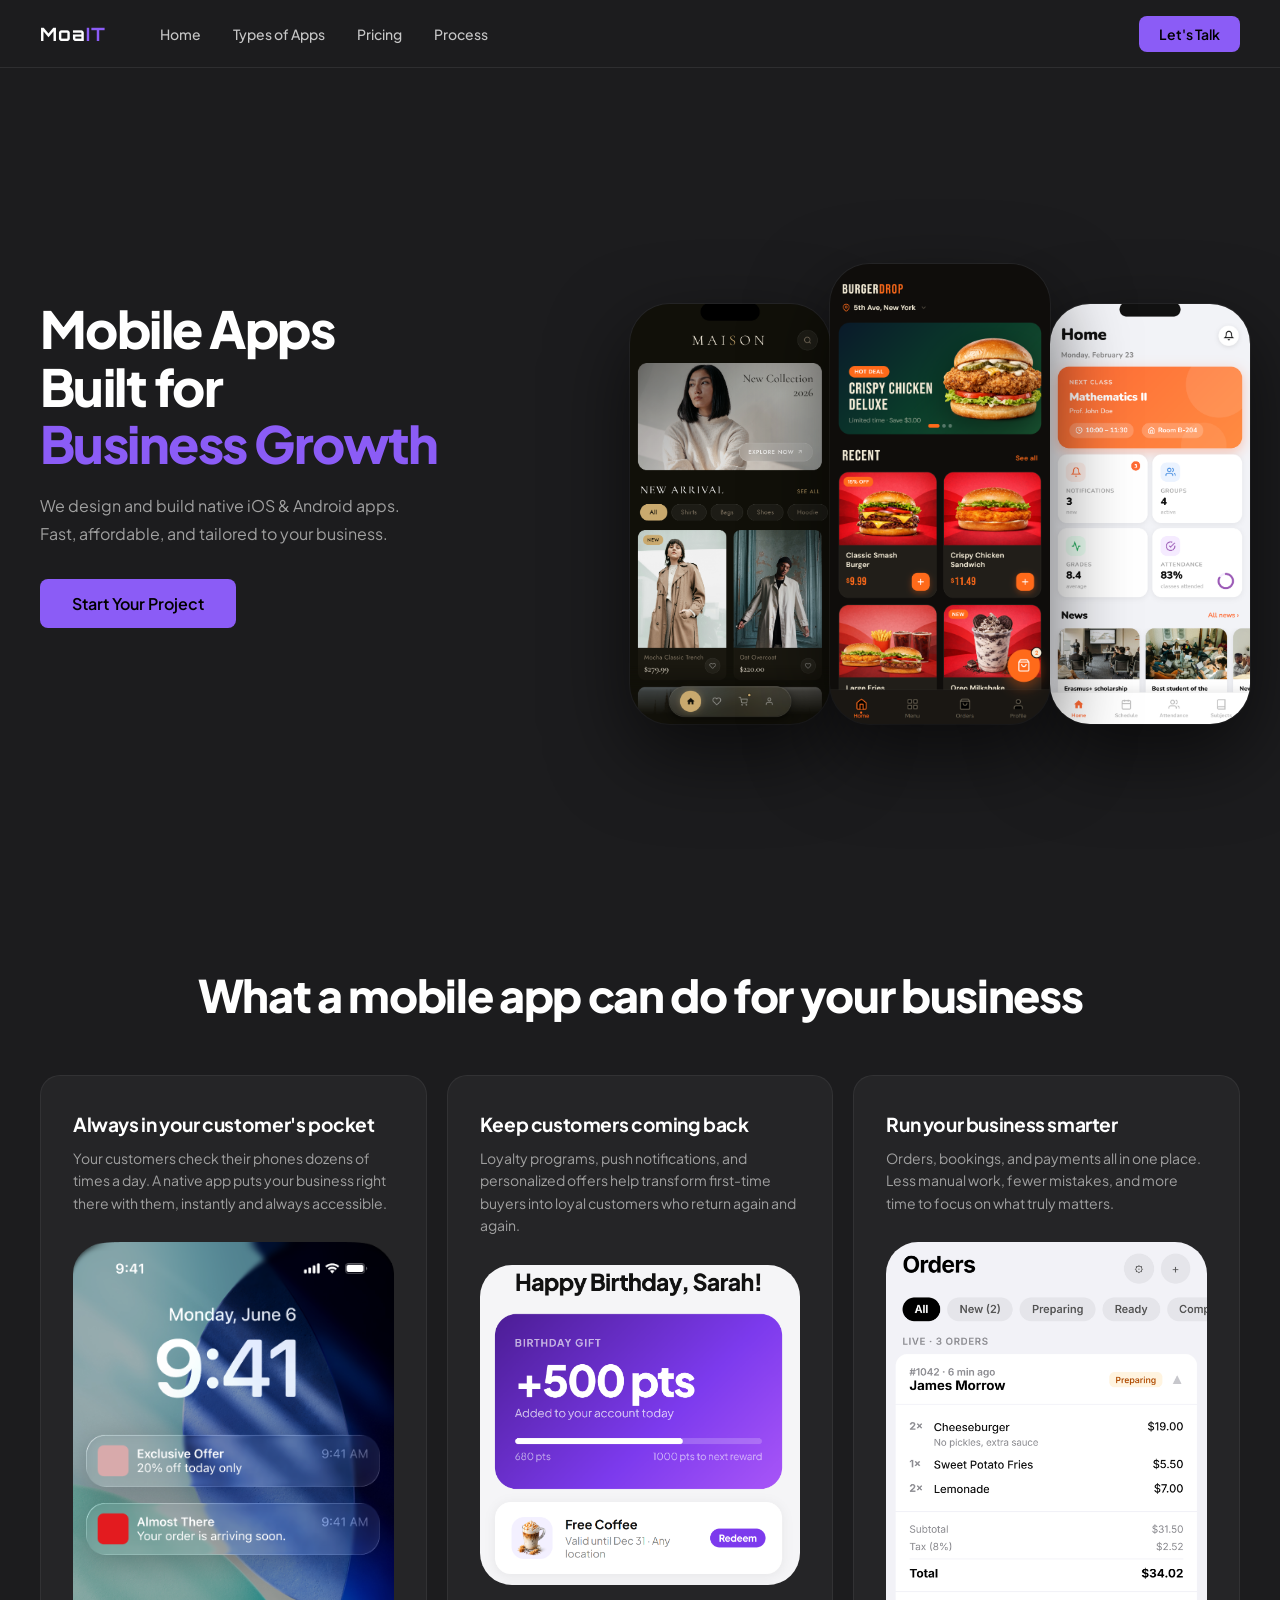
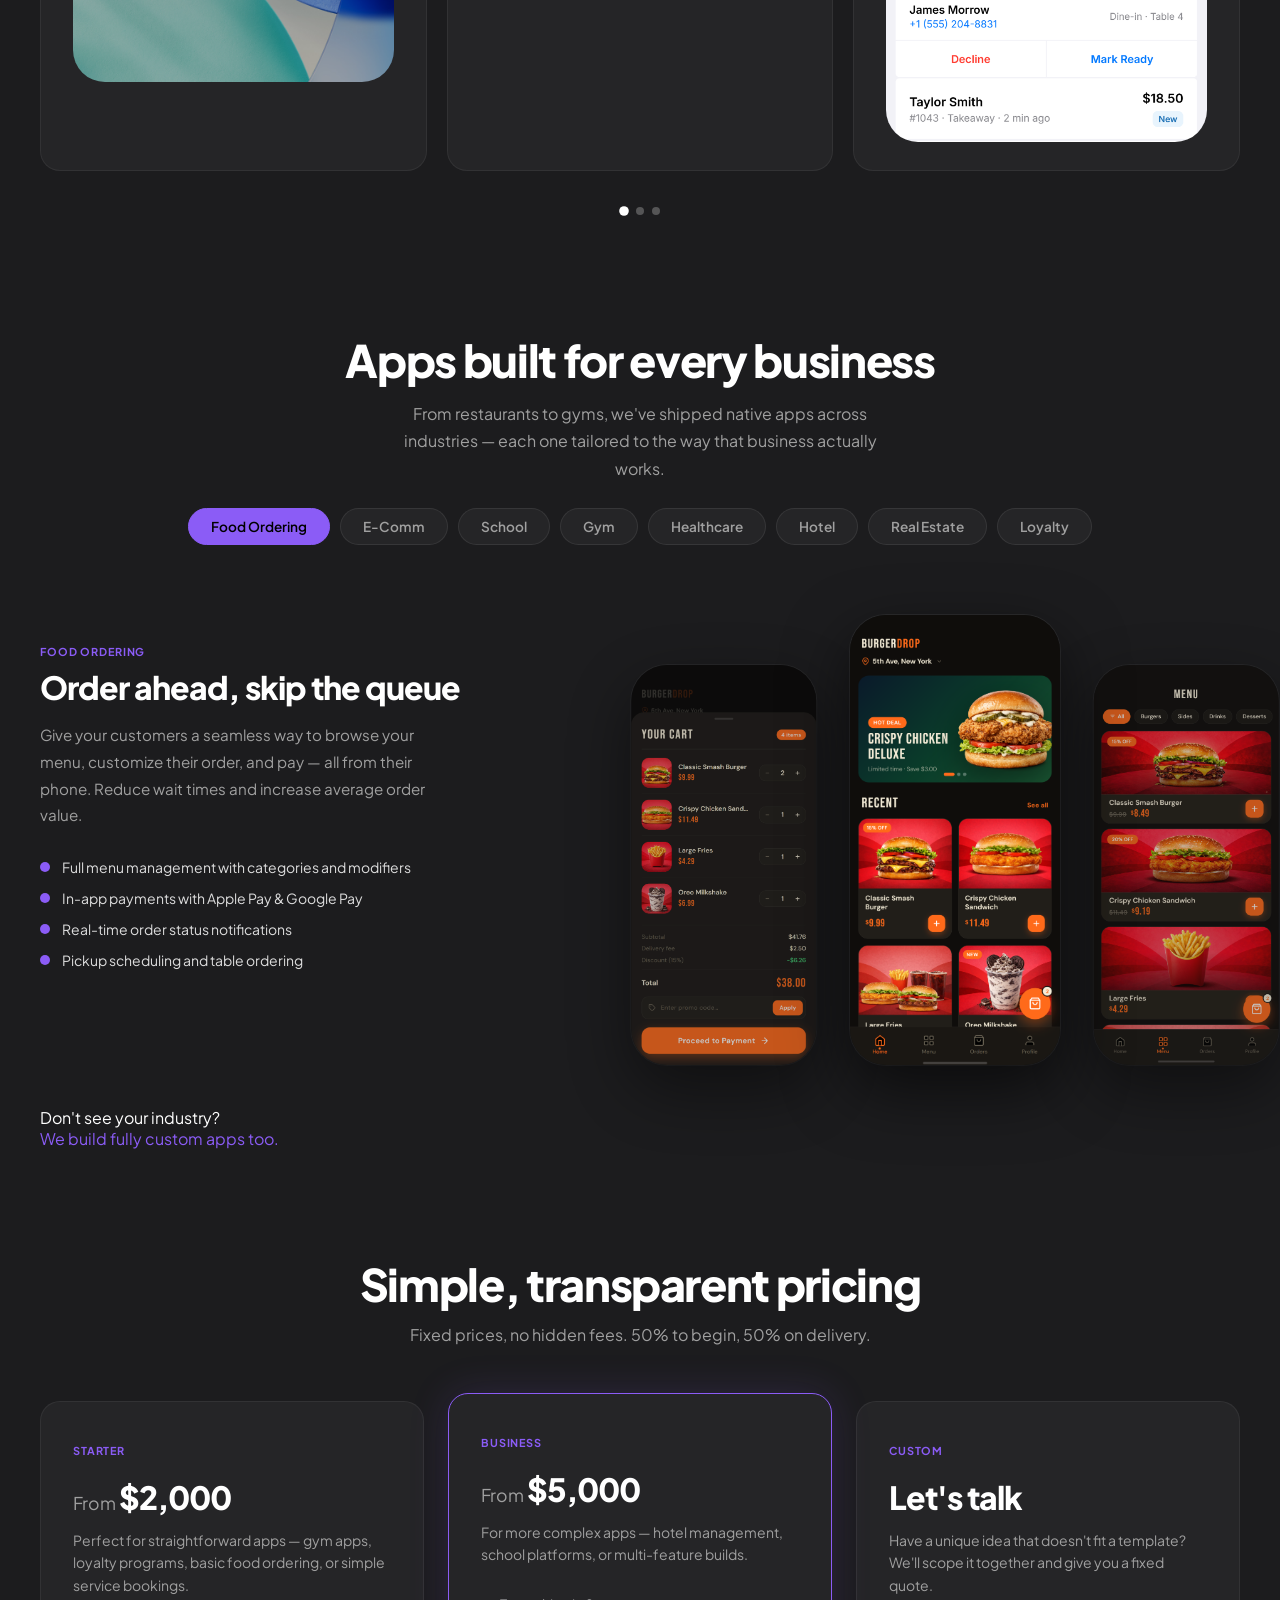
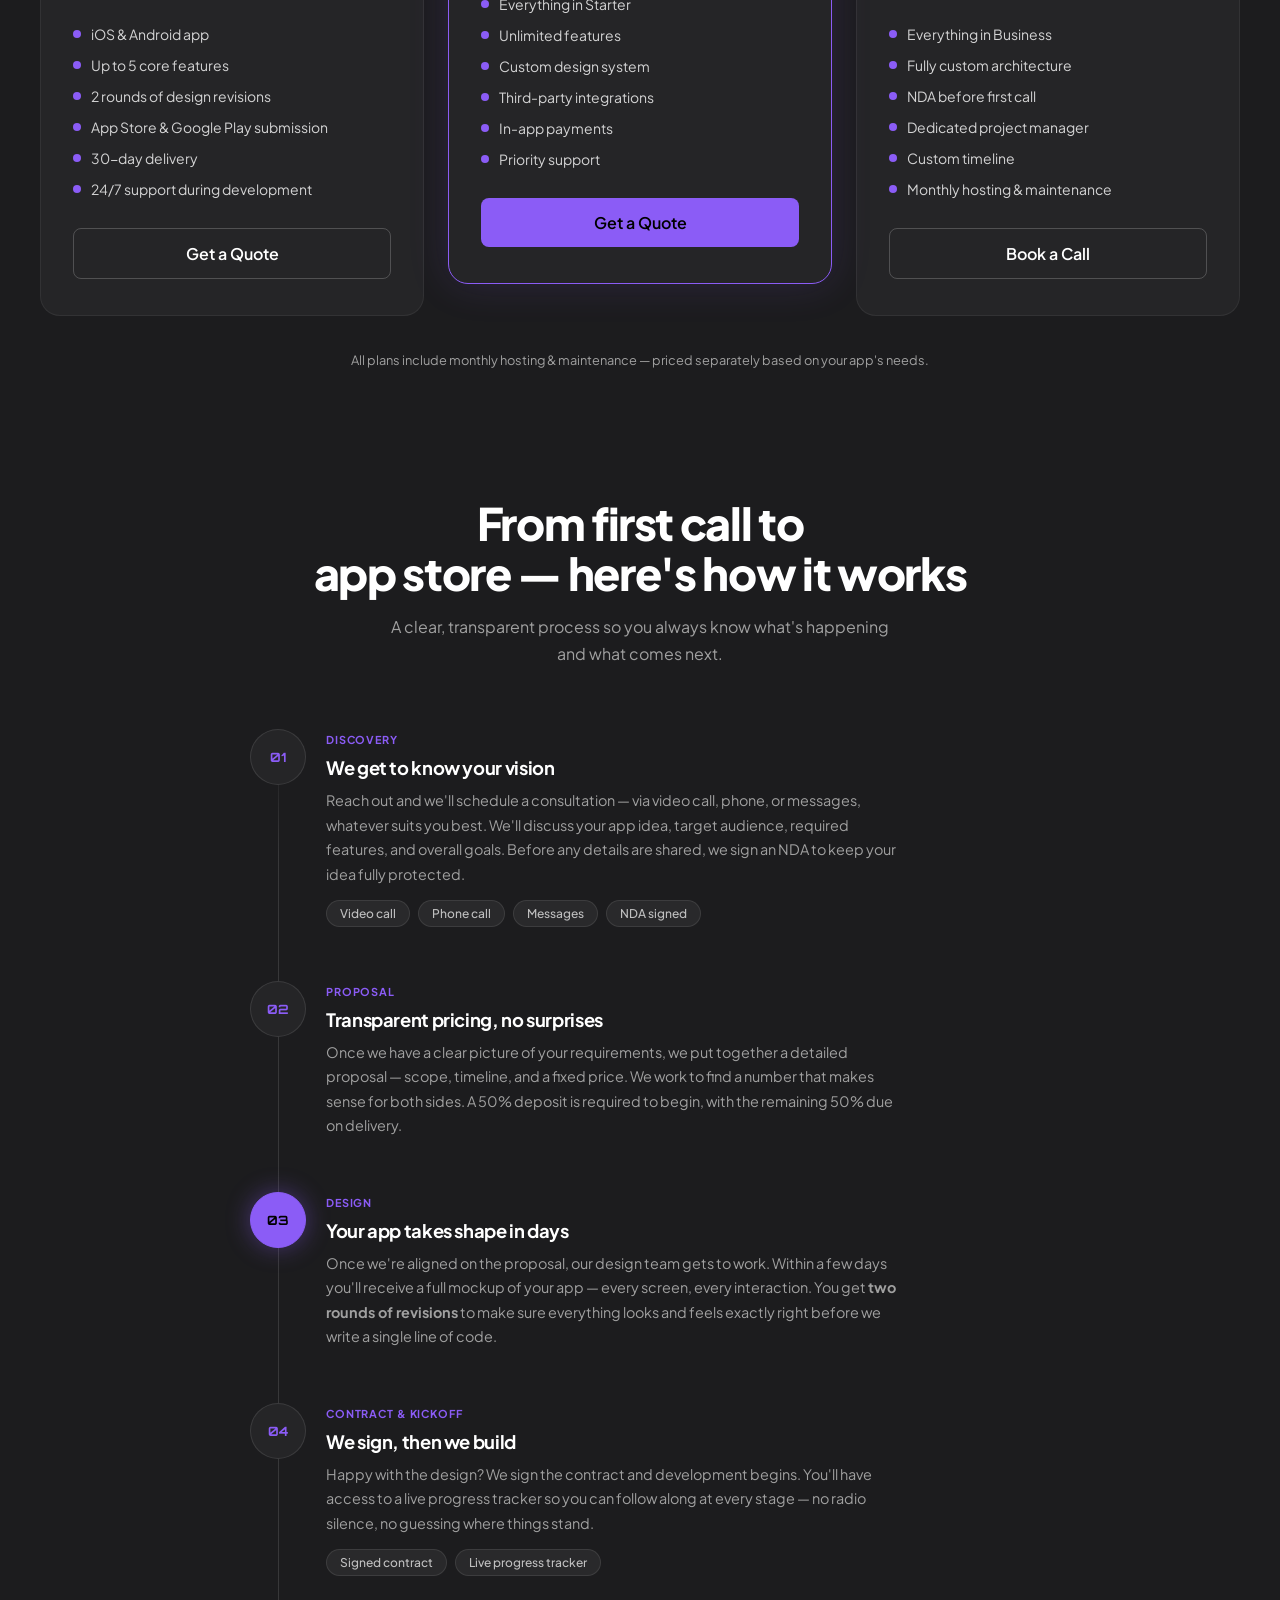
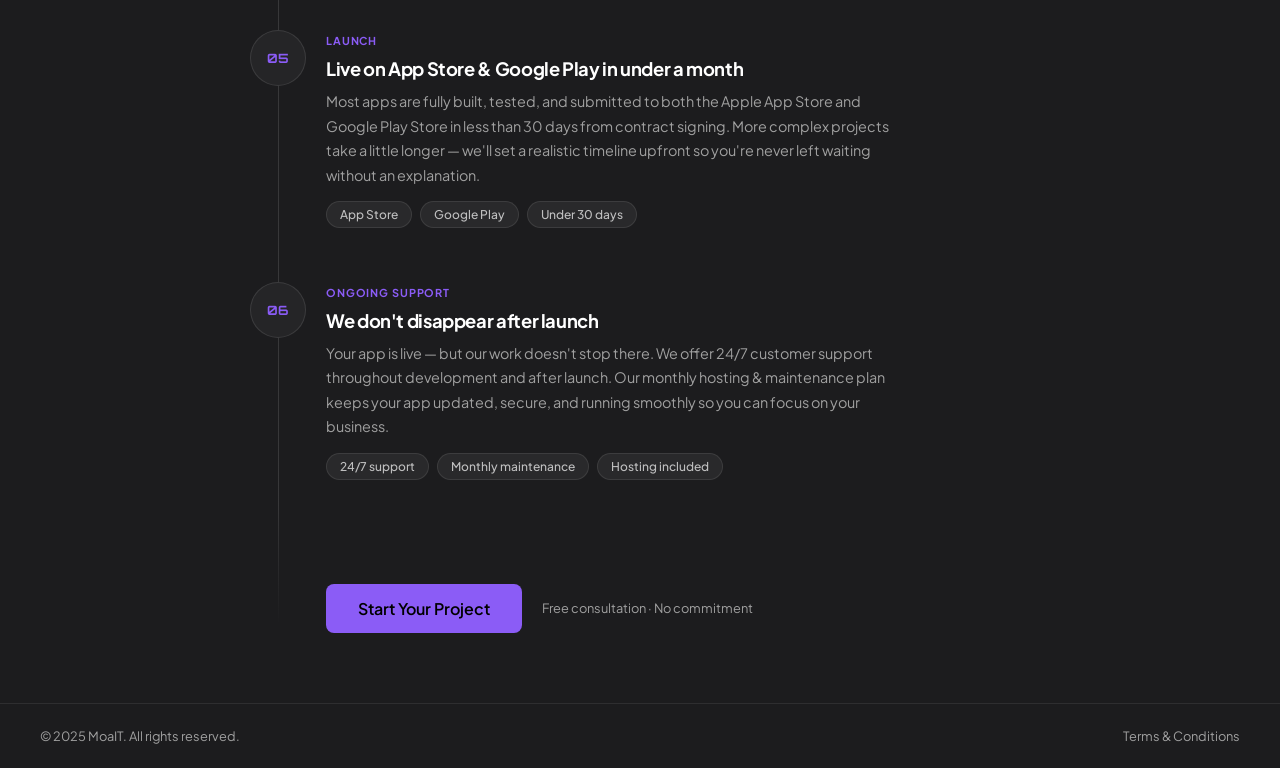
==== commit 64ff5299: "2 new apps: Healthcare and RealEstate" ====
--- a/index.html
+++ b/index.html
@@ -15,6 +15,24 @@
 
   <link rel="stylesheet" href="styles.css" />
   <script src="https://challenges.cloudflare.com/turnstile/v0/api.js" async defer></script>
+
+  <link rel="icon" href="/favicon.ico">
+
+  <link rel="icon" type="image/png" sizes="32x32" href="/favicon-32x32.png">
+  <link rel="icon" type="image/png" sizes="16x16" href="/favicon-16x16.png">
+
+  <link rel="icon" type="image/png" sizes="192x192" href="/android-chrome-192x192.png">
+  <link rel="icon" type="image/png" sizes="512x512" href="/android-chrome-512x512.png">
+
+  <link rel="apple-touch-icon" sizes="180x180" href="/apple-touch-icon.png">
+
+  <link rel="manifest" href="/site.webmanifest">
+
+  <!-- Cloudflare Web Analytics -->
+  <script defer src='https://static.cloudflareinsights.com/beacon.min.js'
+    data-cf-beacon='{"token": "070d9dddf90a4ae58763e7f43f39b1e2"}'>
+  </script>
+  <!-- End Cloudflare Web Analytics -->
 </head>
 
 <body>
@@ -74,7 +92,7 @@
       <button class="btn-primary btn-large">Start Your Project</button>
     </div>
 
-    <!-- Rotating phone carousel — images swapped every 3s via JS -->
+    <!-- Rotating phone carousel — 8 phones, images swapped every 3s via JS -->
     <div class="hero-phones">
       <div class="phone pos-far-hidden-left">
         <img src="hotel home.png" alt="Hotel app screenshot" />
@@ -93,6 +111,12 @@
       </div>
       <div class="phone pos-hidden-right">
         <img src="Group 4.png" alt="App screenshot" />
+      </div>
+      <div class="phone pos-far-hidden-right">
+        <img src="doc 1.png" alt="Medical app screenshot" />
+      </div>
+      <div class="phone pos-far-hidden-right-2">
+        <img src="rest 1.png" alt="Real estate app screenshot" />
       </div>
     </div>
 
@@ -192,11 +216,13 @@
     <!-- Tab pills -->
     <div class="showcase-tabs">
       <button class="showcase-tab active" data-tab="food">Food Ordering</button>
-      <button class="showcase-tab" data-tab="loyalty">Loyalty</button>
-      <button class="showcase-tab" data-tab="ecom">E-Commerce</button>
+      <button class="showcase-tab" data-tab="ecom">E-Comm</button>
       <button class="showcase-tab" data-tab="school">School</button>
       <button class="showcase-tab" data-tab="gym">Gym</button>
-      <button class="showcase-tab" data-tab="hotel">Hotel</button>
+      <button class="showcase-tab" data-tab="medical">Healthcare</button>
+      <button class="showcase-tab" data-tab="hotel">Hotel</button>     
+      <button class="showcase-tab" data-tab="realestate">Real Estate</button>
+      <button class="showcase-tab" data-tab="loyalty">Loyalty</button>
     </div>
 
     <div class="showcase-panels">
@@ -222,6 +248,132 @@
         </div>
       </div>
 
+      <!-- E-Commerce -->
+      <div class="showcase-panel" data-panel="ecom">
+        <div class="showcase-text">
+          <span class="tag">E-Commerce</span>
+          <h3>Your store, in their pocket</h3>
+          <p>A fully native shopping experience that outperforms any mobile website. From product discovery to checkout,
+            every step is optimized for conversion on mobile.</p>
+          <ul class="feature-list">
+            <li>Product catalog with search, filters, and collections</li>
+            <li>Secure checkout with saved payment methods</li>
+            <li>Order tracking from dispatch to delivery</li>
+            <li>Wishlists, reviews, and personalized recommendations</li>
+          </ul>
+        </div>
+        <div class="showcase-phones">
+          <div class="sc-phone sc-left"><img src="clothes category.png" alt="" /></div>
+          <div class="sc-phone sc-center"><img src="clothes home.png" alt="" /></div>
+          <div class="sc-phone sc-right"><img src="clothes one product.png" alt="" /></div>
+        </div>
+      </div>
+
+      <!-- School -->
+      <div class="showcase-panel" data-panel="school">
+        <div class="showcase-text">
+          <span class="tag">School</span>
+          <h3>Keeping students, parents and staff connected</h3>
+          <p>One app for your entire school community. Announcements, schedules, grades, and direct messaging —
+            everything in one place, accessible anytime.</p>
+          <ul class="feature-list">
+            <li>Class schedules, events, and timetables</li>
+            <li>Direct messaging between parents, students, and staff</li>
+            <li>Grades, assignments, and attendance tracking</li>
+            <li>Push announcements for the whole school or specific classes</li>
+          </ul>
+        </div>
+        <div class="showcase-phones">
+          <div class="sc-phone sc-left"><img src="Group 7.png" alt="" /></div>
+          <div class="sc-phone sc-center"><img src="Group 3.png" alt="" /></div>
+          <div class="sc-phone sc-right"><img src="Group 9.png" alt="" /></div>
+        </div>
+      </div>
+
+      <!-- Gym -->
+      <div class="showcase-panel" data-panel="gym">
+        <div class="showcase-text">
+          <span class="tag">Gym</span>
+          <h3>Every member's personal fitness hub</h3>
+          <p>Give your gym members a premium experience beyond the gym floor. Class bookings, workout plans, progress
+            tracking and membership management — all in one branded app.</p>
+          <ul class="feature-list">
+            <li>Digital membership card with QR code access</li>
+            <li>Personal progress tracking and workout logs</li>
+            <li>Membership plans and in-app subscription payments</li>
+            <li>Class scheduling and one-tap booking</li>
+          </ul>
+        </div>
+        <div class="showcase-phones">
+          <div class="sc-phone sc-left"><img src="gym welcome.png" alt="" /></div>
+          <div class="sc-phone sc-center"><img src="gym home 2.png" alt="" /></div>
+          <div class="sc-phone sc-right"><img src="gym 2.png" alt="" /></div>
+        </div>
+      </div>
+
+      <!-- Hotel & Hospitality -->
+      <div class="showcase-panel" data-panel="hotel">
+        <div class="showcase-text">
+          <span class="tag">Hotel & Hospitality</span>
+          <h3>The guest experience, reimagined</h3>
+          <p>A complete digital concierge for hotels, resorts, and boutique stays. Check-in, room services, spa booking,
+            resort map, events, and guest FAQ — everything from the guest's phone.</p>
+          <ul class="feature-list">
+            <li>Digital check-in/check-out with room key via QR</li>
+            <li>Room service, cleaning requests, and problem reporting</li>
+            <li>Spa, massage, and sauna booking with full pricing</li>
+            <li>Interactive resort map and hotel events calendar</li>
+          </ul>
+        </div>
+        <div class="showcase-phones">
+          <div class="sc-phone sc-left"><img src="hotel spa.png" alt="" /></div>
+          <div class="sc-phone sc-center"><img src="hotel home.png" alt="" /></div>
+          <div class="sc-phone sc-right"><img src="hotel room.png" alt="" /></div>
+        </div>
+      </div>
+
+      <!-- Medical -->
+      <div class="showcase-panel" data-panel="medical">
+        <div class="showcase-text">
+          <span class="tag">Medical</span>
+          <h3>Healthcare at your patients' fingertips</h3>
+          <p>A modern patient experience for clinics, hospitals, and private practices. Appointment booking, doctor
+            search, health monitoring, and medical records — all in a single branded app.</p>
+          <ul class="feature-list">
+            <li>Doctor search with specialty filters and ratings</li>
+            <li>Real-time appointment booking with calendar integration</li>
+            <li>Health monitoring dashboard — medication, heart rate, vitals</li>
+            <li>Push reminders for upcoming appointments and medications</li>
+          </ul>
+        </div>
+        <div class="showcase-phones">
+          <div class="sc-phone sc-left"><img src="doc 1.png" alt="" /></div>
+          <div class="sc-phone sc-center"><img src="doc 2.png" alt="" /></div>
+          <div class="sc-phone sc-right"><img src="doc 3.png" alt="" /></div>
+        </div>
+      </div>
+
+      <!-- Real Estate -->
+      <div class="showcase-panel" data-panel="realestate">
+        <div class="showcase-text">
+          <span class="tag">Real Estate</span>
+          <h3>Properties discovered, viewings booked</h3>
+          <p>Give buyers and renters a premium property browsing experience. Listings, filters, agent contact,
+            and viewing scheduling — all from their phone, wherever they are.</p>
+          <ul class="feature-list">
+            <li>Property listings with photos, specs, and pricing</li>
+            <li>Advanced search filters — location, price, bedrooms, type</li>
+            <li>One-tap viewing requests and agent messaging</li>
+            <li>Saved favourites and new listing push notifications</li>
+          </ul>
+        </div>
+        <div class="showcase-phones">
+          <div class="sc-phone sc-left"><img src="rest 1.png" alt="" /></div>
+          <div class="sc-phone sc-center"><img src="rest 2.png" alt="" /></div>
+          <div class="sc-phone sc-right"><img src="rest 3.png" alt="" /></div>
+        </div>
+      </div>
+
       <!-- Loyalty -->
       <div class="showcase-panel" data-panel="loyalty">
         <div class="showcase-text">
@@ -240,90 +392,6 @@
           <div class="sc-phone sc-left"><img src="Group 8.png" alt="" /></div>
           <div class="sc-phone sc-center"><img src="Group 4.png" alt="" /></div>
           <div class="sc-phone sc-right"><img src="Group 6.png" alt="" /></div>
-        </div>
-      </div>
-
-      <!-- E-Commerce -->
-      <div class="showcase-panel" data-panel="ecom">
-        <div class="showcase-text">
-          <span class="tag">E-Commerce</span>
-          <h3>Your store, in their pocket</h3>
-          <p>A fully native shopping experience that outperforms any mobile website. From product discovery to checkout,
-            every step is optimized for conversion on mobile.</p>
-          <ul class="feature-list">
-            <li>Product catalog with search, filters, and collections</li>
-            <li>Secure checkout with saved payment methods</li>
-            <li>Order tracking from dispatch to delivery</li>
-            <li>Wishlists, reviews, and personalized recommendations</li>
-          </ul>
-        </div>
-        <div class="showcase-phones">
-          <div class="sc-phone sc-left"><img src="clothes category.png" alt="" /></div>
-          <div class="sc-phone sc-center"><img src="clothes home.png" alt="" /></div>
-          <div class="sc-phone sc-right"><img src="clothes one product.png" alt="" /></div>
-        </div>
-      </div>
-
-      <!-- School -->
-      <div class="showcase-panel" data-panel="school">
-        <div class="showcase-text">
-          <span class="tag">School</span>
-          <h3>Keeping students, parents and staff connected</h3>
-          <p>One app for your entire school community. Announcements, schedules, grades, and direct messaging —
-            everything in one place, accessible anytime.</p>
-          <ul class="feature-list">
-            <li>Class schedules, events, and timetables</li>
-            <li>Direct messaging between parents, students, and staff</li>
-            <li>Grades, assignments, and attendance tracking</li>
-            <li>Push announcements for the whole school or specific classes</li>
-          </ul>
-        </div>
-        <div class="showcase-phones">
-          <div class="sc-phone sc-left"><img src="Group 7.png" alt="" /></div>
-          <div class="sc-phone sc-center"><img src="Group 3.png" alt="" /></div>
-          <div class="sc-phone sc-right"><img src="Group 9.png" alt="" /></div>
-        </div>
-      </div>
-
-      <!-- Gym -->
-      <div class="showcase-panel" data-panel="gym">
-        <div class="showcase-text">
-          <span class="tag">Gym</span>
-          <h3>Every member's personal fitness hub</h3>
-          <p>Give your gym members a premium experience beyond the gym floor. Class bookings, workout plans, progress
-            tracking and membership management — all in one branded app.</p>
-          <ul class="feature-list">
-            <li>Digital membership card with QR code access</li>
-            <li>Personal progress tracking and workout logs</li>
-            <li>Membership plans and in-app subscription payments</li>
-            <li>Class scheduling and one-tap booking</li>
-          </ul>
-        </div>
-        <div class="showcase-phones">
-          <div class="sc-phone sc-left"><img src="gym welcome.png" alt="" /></div>
-          <div class="sc-phone sc-center"><img src="gym home 2.png" alt="" /></div>
-          <div class="sc-phone sc-right"><img src="gym 2.png" alt="" /></div>
-        </div>
-      </div>
-
-      <!-- Hotel & Hospitality -->
-      <div class="showcase-panel" data-panel="hotel">
-        <div class="showcase-text">
-          <span class="tag">Hotel & Hospitality</span>
-          <h3>The guest experience, reimagined</h3>
-          <p>A complete digital concierge for hotels, resorts, and boutique stays. Check-in, room services, spa booking,
-            resort map, events, and guest FAQ — everything from the guest's phone.</p>
-          <ul class="feature-list">
-            <li>Digital check-in/check-out with room key via QR</li>
-            <li>Room service, cleaning requests, and problem reporting</li>
-            <li>Spa, massage, and sauna booking with full pricing</li>
-            <li>Interactive resort map and hotel events calendar</li>
-          </ul>
-        </div>
-        <div class="showcase-phones">
-          <div class="sc-phone sc-left"><img src="hotel spa.png" alt="" /></div>
-          <div class="sc-phone sc-center"><img src="hotel home.png" alt="" /></div>
-          <div class="sc-phone sc-right"><img src="hotel room.png" alt="" /></div>
         </div>
       </div>
 
--- a/styles.css
+++ b/styles.css
@@ -47,6 +47,13 @@
   overflow-x: hidden;
 }
 
+body.popup-open {
+  position: fixed;
+  width: 100%;
+  overflow: hidden;
+  touch-action: none;
+  -webkit-overflow-scrolling: none;
+}
 
 /* ──────────────────────────────────────────────
    2. GLOBAL / SHARED
@@ -473,6 +480,24 @@
   pointer-events: none;
 }
 
+.phone.pos-far-hidden-right {
+  width: 180px;
+  height: 380px;
+  transform: translateX(220%);
+  z-index: 0;
+  opacity: 0;
+  pointer-events: none;
+}
+
+.phone.pos-far-hidden-right-2 {
+  width: 180px;
+  height: 380px;
+  transform: translateX(300%);
+  z-index: 0;
+  opacity: 0;
+  pointer-events: none;
+}
+
 
 /* ──────────────────────────────────────────────
    5. ADVANTAGES CAROUSEL
@@ -1182,12 +1207,16 @@
   backdrop-filter: blur(6px);
   z-index: 200;
   display: flex;
-  align-items: center;
+  align-items: flex-start;
   justify-content: center;
   padding: 24px;
+  padding-bottom: env(safe-area-inset-bottom, 24px);
   opacity: 0;
   pointer-events: none;
   transition: opacity 0.25s ease;
+  overflow-y: auto;
+  -webkit-overflow-scrolling: touch;
+  overscroll-behavior: contain;
 }
 
 .popup-overlay.open {
@@ -1205,6 +1234,8 @@
   position: relative;
   transform: translateY(20px);
   transition: transform 0.25s ease;
+  margin: auto 0;
+  flex-shrink: 0;
 }
 
 .popup-overlay.open .popup {
@@ -1275,7 +1306,7 @@
 .popup-field input,
 .popup-field textarea {
   font-family: inherit;
-  font-size: 0.9rem;
+  font-size: 16px;
   color: #fff;
   background: rgba(255, 255, 255, 0.05);
   border: 1px solid rgba(255, 255, 255, 0.1);
@@ -1309,11 +1340,17 @@
 
 @media (max-width: 520px) {
   .popup {
-    padding: 32px 24px;
+    padding: 28px 20px;
+    border-radius: 20px;
   }
 
   .popup-row {
     grid-template-columns: 1fr;
+  }
+
+  .popup-overlay {
+    padding: 12px;
+    padding-bottom: calc(12px + env(safe-area-inset-bottom, 0px));
   }
 }
 
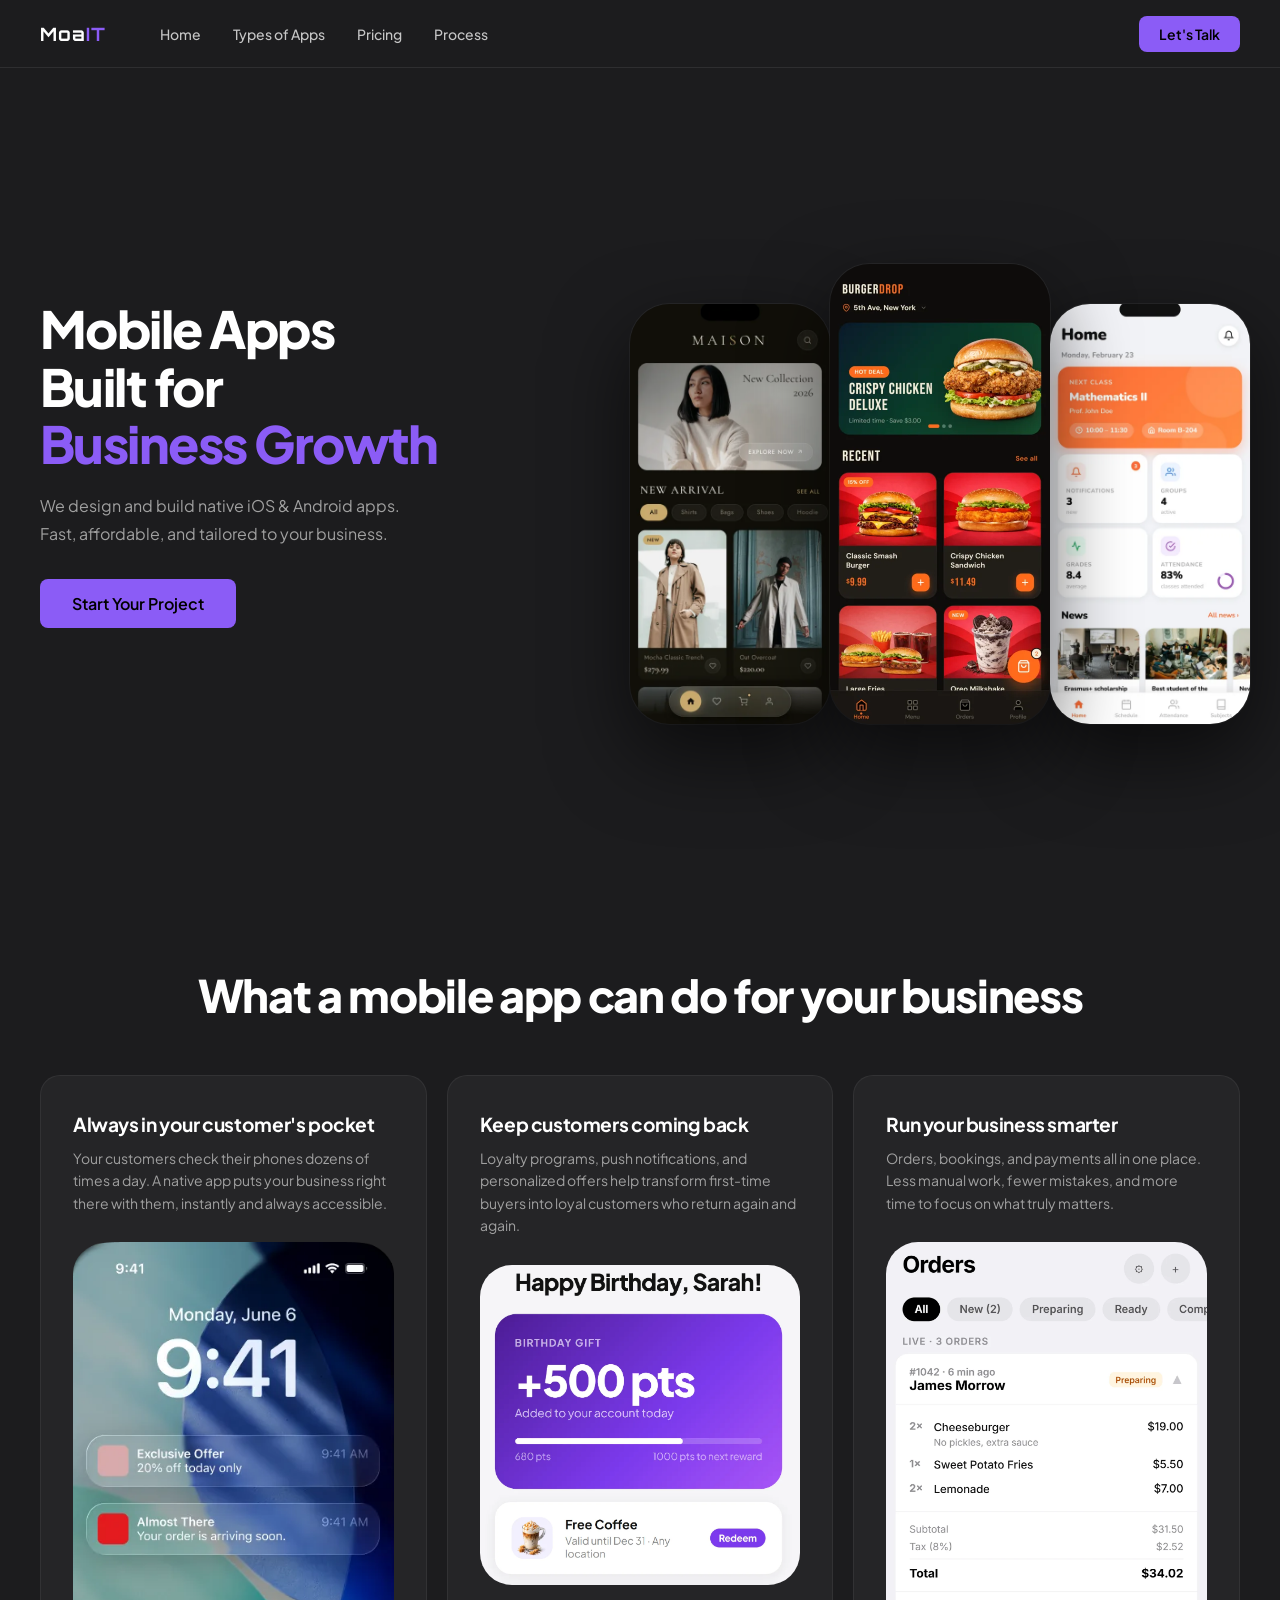
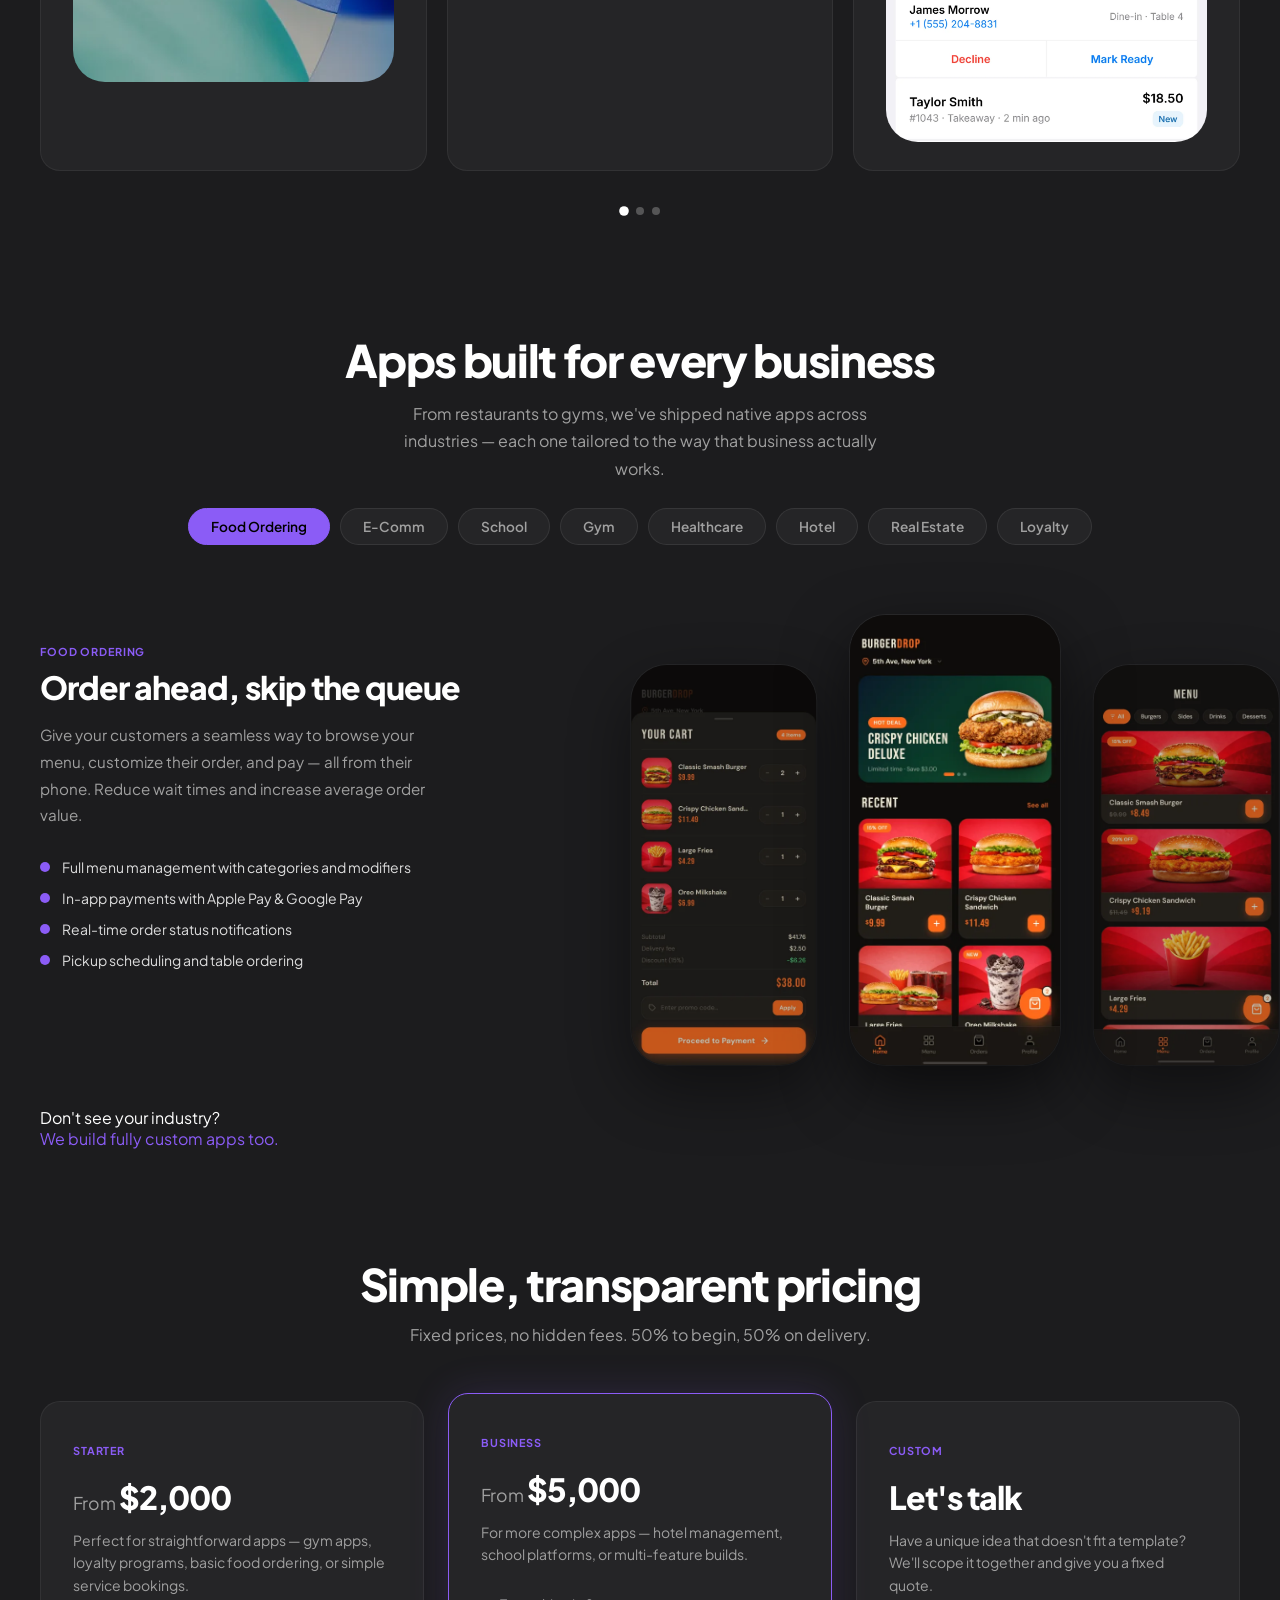
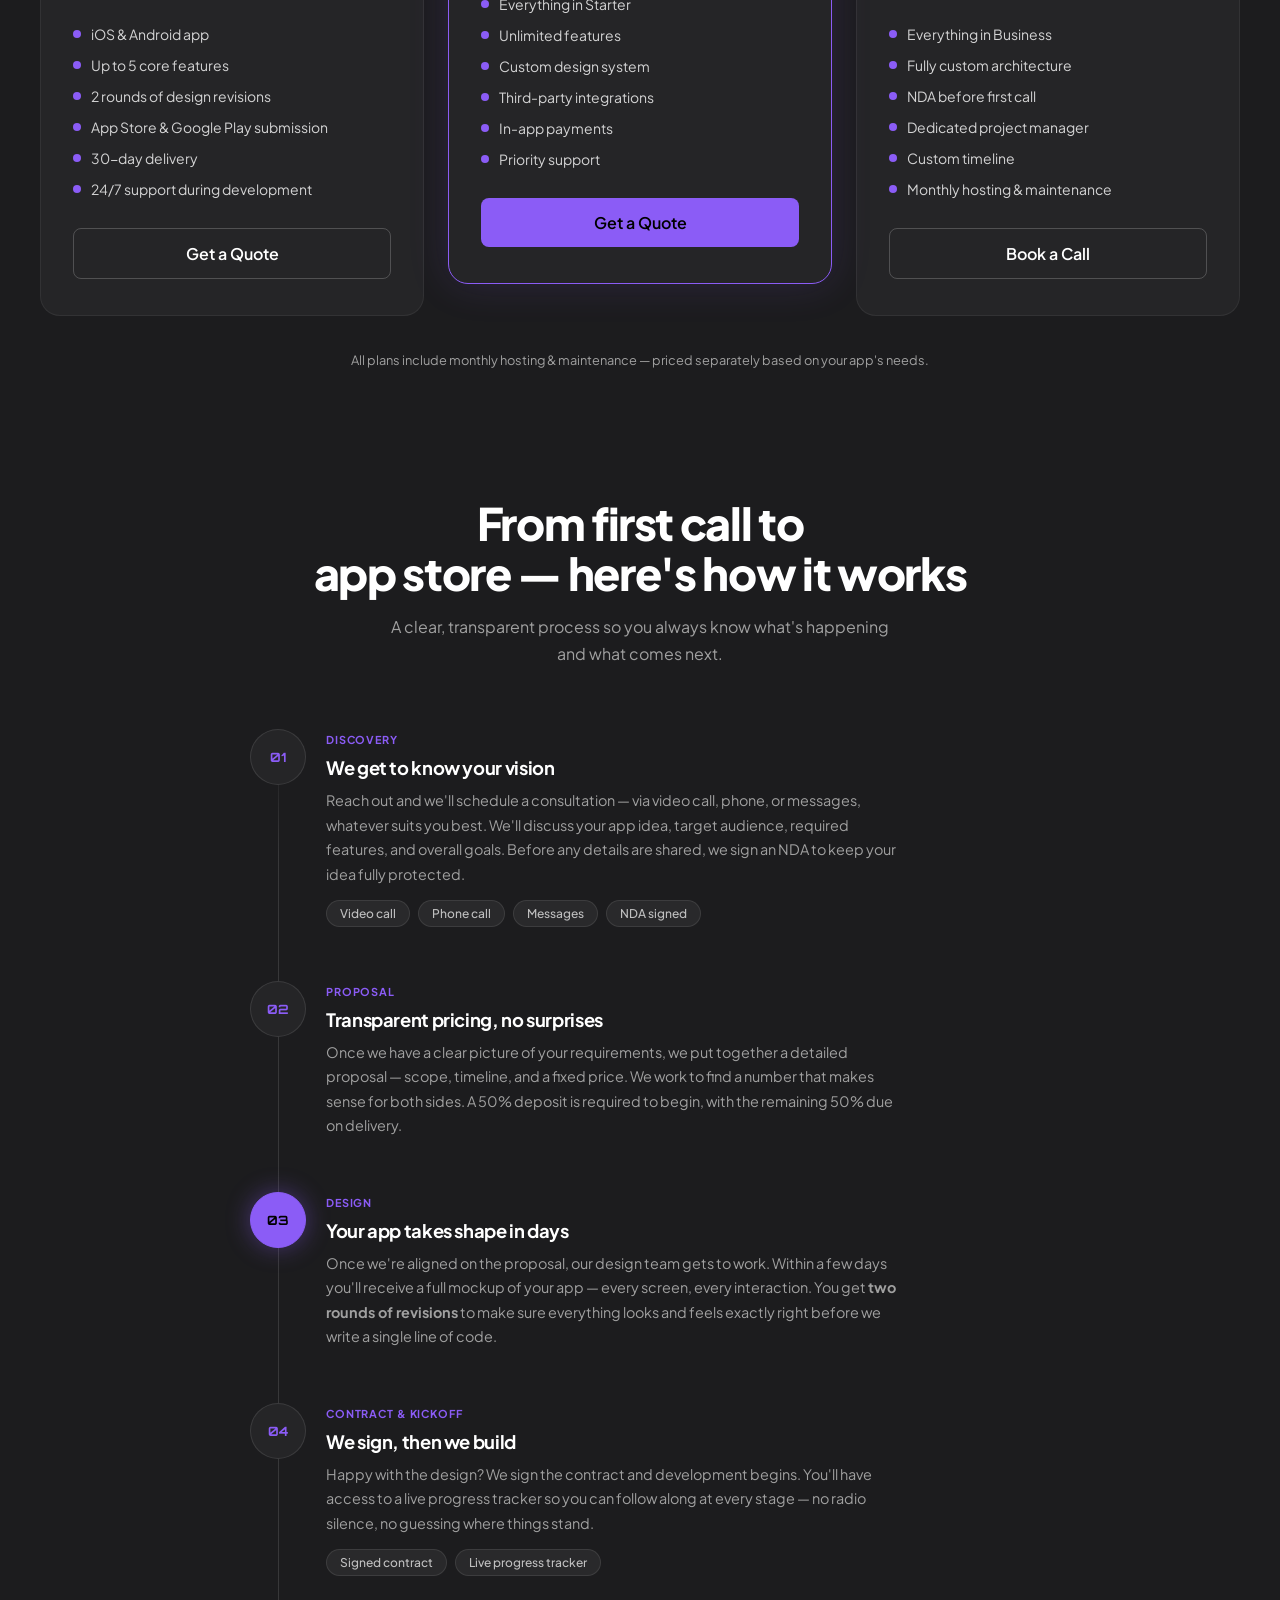
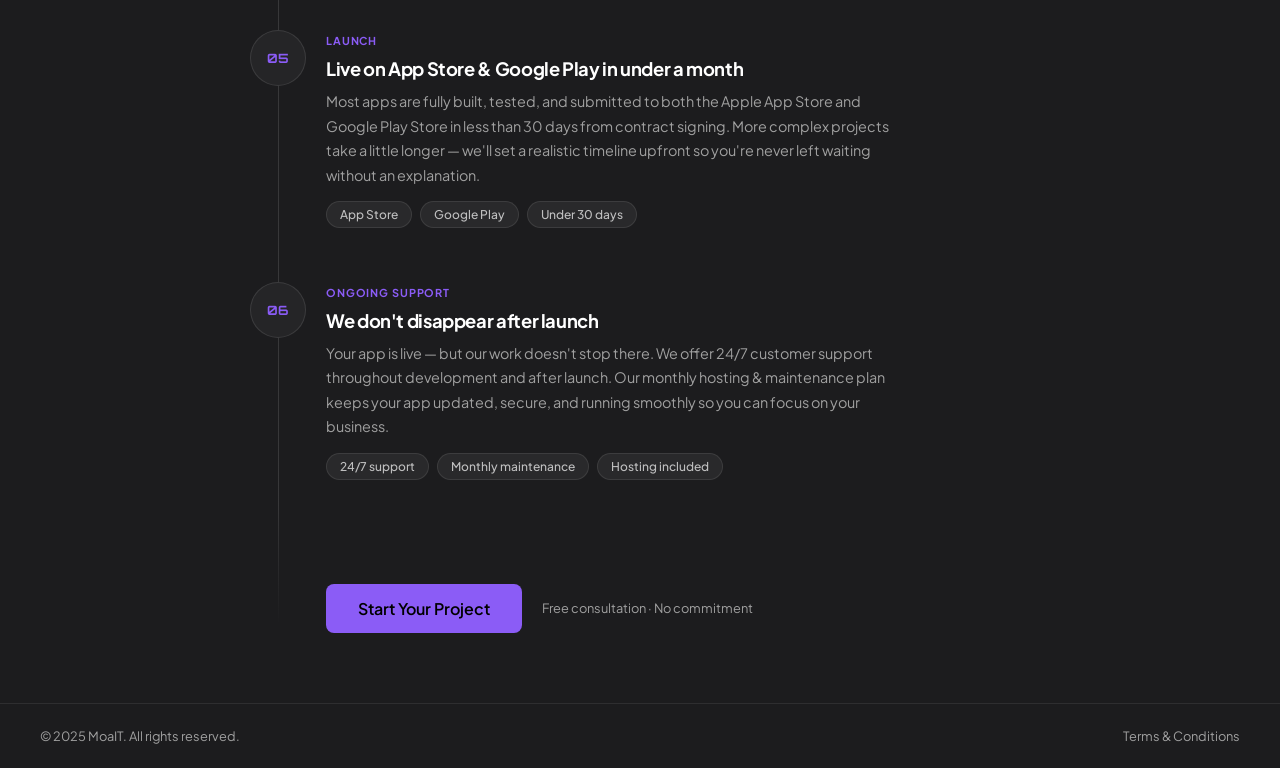
==== commit 11c7c654: "Photos size reduced and added lazy loading" ====
--- a/index.html
+++ b/index.html
@@ -95,28 +95,28 @@
     <!-- Rotating phone carousel — 8 phones, images swapped every 3s via JS -->
     <div class="hero-phones">
       <div class="phone pos-far-hidden-left">
-        <img src="hotel home.png" alt="Hotel app screenshot" />
+        <img src="hotel home.webp" alt="Hotel app screenshot"/>
       </div>
       <div class="phone pos-hidden-left">
-        <img src="gym home 2.png" alt="Gym app screenshot" />
+        <img src="gym home 2.webp" alt="Gym app screenshot"/>
       </div>
       <div class="phone pos-left">
-        <img src="clothes home.png" alt="Clothes app screenshot" />
+        <img src="clothes home.webp" alt="Clothes app screenshot"/>
       </div>
       <div class="phone pos-center">
-        <img src="Group 2.png" alt="App screenshot" />
+        <img src="Group 2.webp" alt="App screenshot" />
       </div>
       <div class="phone pos-right">
-        <img src="Group 3.png" alt="App screenshot" />
+        <img src="Group 3.webp" alt="App screenshot"/>
       </div>
       <div class="phone pos-hidden-right">
-        <img src="Group 4.png" alt="App screenshot" />
+        <img src="Group 4.webp" alt="App screenshot"/>
       </div>
       <div class="phone pos-far-hidden-right">
-        <img src="doc 1.png" alt="Medical app screenshot" />
+        <img src="doc 1.webp" alt="Medical app screenshot"/>
       </div>
       <div class="phone pos-far-hidden-right-2">
-        <img src="rest 1.png" alt="Real estate app screenshot" />
+        <img src="rest 1.webp" alt="Real estate app screenshot"/>
       </div>
     </div>
 
@@ -141,7 +141,7 @@
               them, instantly and always accessible.</p>
           </div>
           <div class="adv-card-visual">
-            <img src="iph.png" alt="description" class="adv-card-img" style="max-height: 440px;" />
+            <img src="iph.webp" alt="description" class="adv-card-img" style="max-height: 440px;" loading="lazy" />
           </div>
         </div>
 
@@ -153,7 +153,7 @@
               customers who return again and again.</p>
           </div>
           <div class="adv-card-visual">
-            <img src="brth.png" alt="description" class="adv-card-img" style="max-height: 320px;" />
+            <img src="brth.webp" alt="description" class="adv-card-img" style="max-height: 320px;" loading="lazy" />
           </div>
         </div>
 
@@ -165,7 +165,7 @@
               on what truly matters.</p>
           </div>
           <div class="adv-card-visual">
-            <img src="orders1.png" alt="description" class="adv-card-img" />
+            <img src="orders1.webp" alt="description" class="adv-card-img" loading="lazy" />
           </div>
         </div>
 
@@ -177,7 +177,7 @@
               your customers already spend their time.</p>
           </div>
           <div class="adv-card-visual">
-            <img src="nzm.png" alt="description" class="adv-card-img" style="max-height: 400px;" />
+            <img src="nzm.webp" alt="description" class="adv-card-img" style="max-height: 400px;" loading="lazy" />
           </div>
         </div>
 
@@ -189,7 +189,7 @@
               business stays top of mind.</p>
           </div>
           <div class="adv-card-visual">
-            <img src="Group 11.png" alt="description" class="adv-card-img" />
+            <img src="Group 11.webp" alt="description" class="adv-card-img" loading="lazy" />
           </div>
         </div>
 
@@ -220,7 +220,7 @@
       <button class="showcase-tab" data-tab="school">School</button>
       <button class="showcase-tab" data-tab="gym">Gym</button>
       <button class="showcase-tab" data-tab="medical">Healthcare</button>
-      <button class="showcase-tab" data-tab="hotel">Hotel</button>     
+      <button class="showcase-tab" data-tab="hotel">Hotel</button>
       <button class="showcase-tab" data-tab="realestate">Real Estate</button>
       <button class="showcase-tab" data-tab="loyalty">Loyalty</button>
     </div>
@@ -242,9 +242,9 @@
           </ul>
         </div>
         <div class="showcase-phones">
-          <div class="sc-phone sc-left"><img src="Group 5.png" alt="" /></div>
-          <div class="sc-phone sc-center"><img src="Group 2.png" alt="" /></div>
-          <div class="sc-phone sc-right"><img src="Group 10.png" alt="" /></div>
+          <div class="sc-phone sc-left"><img src="Group 5.webp" alt="" /></div>
+          <div class="sc-phone sc-center"><img src="Group 2.webp" alt="" /></div>
+          <div class="sc-phone sc-right"><img src="Group 10.webp" alt="" /></div>
         </div>
       </div>
 
@@ -263,9 +263,9 @@
           </ul>
         </div>
         <div class="showcase-phones">
-          <div class="sc-phone sc-left"><img src="clothes category.png" alt="" /></div>
-          <div class="sc-phone sc-center"><img src="clothes home.png" alt="" /></div>
-          <div class="sc-phone sc-right"><img src="clothes one product.png" alt="" /></div>
+          <div class="sc-phone sc-left"><img src="clothes category.webp" alt="" loading="lazy" /></div>
+          <div class="sc-phone sc-center"><img src="clothes home.webp" alt="" loading="lazy" /></div>
+          <div class="sc-phone sc-right"><img src="clothes one product.webp" alt="" loading="lazy" /></div>
         </div>
       </div>
 
@@ -284,9 +284,9 @@
           </ul>
         </div>
         <div class="showcase-phones">
-          <div class="sc-phone sc-left"><img src="Group 7.png" alt="" /></div>
-          <div class="sc-phone sc-center"><img src="Group 3.png" alt="" /></div>
-          <div class="sc-phone sc-right"><img src="Group 9.png" alt="" /></div>
+          <div class="sc-phone sc-left"><img src="Group 7.webp" alt="" loading="lazy" /></div>
+          <div class="sc-phone sc-center"><img src="Group 3.webp" alt="" loading="lazy" /></div>
+          <div class="sc-phone sc-right"><img src="Group 9.webp" alt="" loading="lazy" /></div>
         </div>
       </div>
 
@@ -305,16 +305,16 @@
           </ul>
         </div>
         <div class="showcase-phones">
-          <div class="sc-phone sc-left"><img src="gym welcome.png" alt="" /></div>
-          <div class="sc-phone sc-center"><img src="gym home 2.png" alt="" /></div>
-          <div class="sc-phone sc-right"><img src="gym 2.png" alt="" /></div>
+          <div class="sc-phone sc-left"><img src="gym welcome.webp" alt="" loading="lazy" /></div>
+          <div class="sc-phone sc-center"><img src="gym home 2.webp" alt="" loading="lazy" /></div>
+          <div class="sc-phone sc-right"><img src="gym 2.webp" alt="" loading="lazy" /></div>
         </div>
       </div>
 
       <!-- Hotel & Hospitality -->
       <div class="showcase-panel" data-panel="hotel">
         <div class="showcase-text">
-          <span class="tag">Hotel & Hospitality</span>
+          <span class="tag">Hotel &amp; Hospitality</span>
           <h3>The guest experience, reimagined</h3>
           <p>A complete digital concierge for hotels, resorts, and boutique stays. Check-in, room services, spa booking,
             resort map, events, and guest FAQ — everything from the guest's phone.</p>
@@ -326,9 +326,9 @@
           </ul>
         </div>
         <div class="showcase-phones">
-          <div class="sc-phone sc-left"><img src="hotel spa.png" alt="" /></div>
-          <div class="sc-phone sc-center"><img src="hotel home.png" alt="" /></div>
-          <div class="sc-phone sc-right"><img src="hotel room.png" alt="" /></div>
+          <div class="sc-phone sc-left"><img src="hotel spa.webp" alt="" loading="lazy" /></div>
+          <div class="sc-phone sc-center"><img src="hotel home.webp" alt="" loading="lazy" /></div>
+          <div class="sc-phone sc-right"><img src="hotel room.webp" alt="" loading="lazy" /></div>
         </div>
       </div>
 
@@ -347,9 +347,9 @@
           </ul>
         </div>
         <div class="showcase-phones">
-          <div class="sc-phone sc-left"><img src="doc 1.png" alt="" /></div>
-          <div class="sc-phone sc-center"><img src="doc 2.png" alt="" /></div>
-          <div class="sc-phone sc-right"><img src="doc 3.png" alt="" /></div>
+          <div class="sc-phone sc-left"><img src="doc 1.webp" alt="" loading="lazy" /></div>
+          <div class="sc-phone sc-center"><img src="doc 2.webp" alt="" loading="lazy" /></div>
+          <div class="sc-phone sc-right"><img src="doc 3.webp" alt="" loading="lazy" /></div>
         </div>
       </div>
 
@@ -368,9 +368,9 @@
           </ul>
         </div>
         <div class="showcase-phones">
-          <div class="sc-phone sc-left"><img src="rest 1.png" alt="" /></div>
-          <div class="sc-phone sc-center"><img src="rest 2.png" alt="" /></div>
-          <div class="sc-phone sc-right"><img src="rest 3.png" alt="" /></div>
+          <div class="sc-phone sc-left"><img src="rest 1.webp" alt="" loading="lazy" /></div>
+          <div class="sc-phone sc-center"><img src="rest 2.webp" alt="" loading="lazy" /></div>
+          <div class="sc-phone sc-right"><img src="rest 3.webp" alt="" loading="lazy" /></div>
         </div>
       </div>
 
@@ -389,9 +389,9 @@
           </ul>
         </div>
         <div class="showcase-phones">
-          <div class="sc-phone sc-left"><img src="Group 8.png" alt="" /></div>
-          <div class="sc-phone sc-center"><img src="Group 4.png" alt="" /></div>
-          <div class="sc-phone sc-right"><img src="Group 6.png" alt="" /></div>
+          <div class="sc-phone sc-left"><img src="Group 8.webp" alt="" loading="lazy" /></div>
+          <div class="sc-phone sc-center"><img src="Group 4.webp" alt="" loading="lazy" /></div>
+          <div class="sc-phone sc-right"><img src="Group 6.webp" alt="" loading="lazy" /></div>
         </div>
       </div>
 
@@ -587,7 +587,7 @@
     <div class="footer-inner">
       <p>&copy; 2025 MoaIT. All rights reserved.</p>
       <div style="display:flex;gap:20px;align-items:center;">
-        <a href="/terms/">Terms & Conditions</a>
+        <a href="/terms/">Terms &amp; Conditions</a>
       </div>
     </div>
   </footer>
@@ -598,7 +598,7 @@
   <div class="popup-overlay" id="popupOverlay">
     <div class="popup">
 
-      <button class="popup-close" onclick="closePopup()" aria-label="Close">✕</button>
+      <button class="popup-close" onclick="closePopup()" aria-label="Close">&#10005;</button>
 
       <span class="tag">Free Consultation</span>
       <h2>Let's build your app</h2>
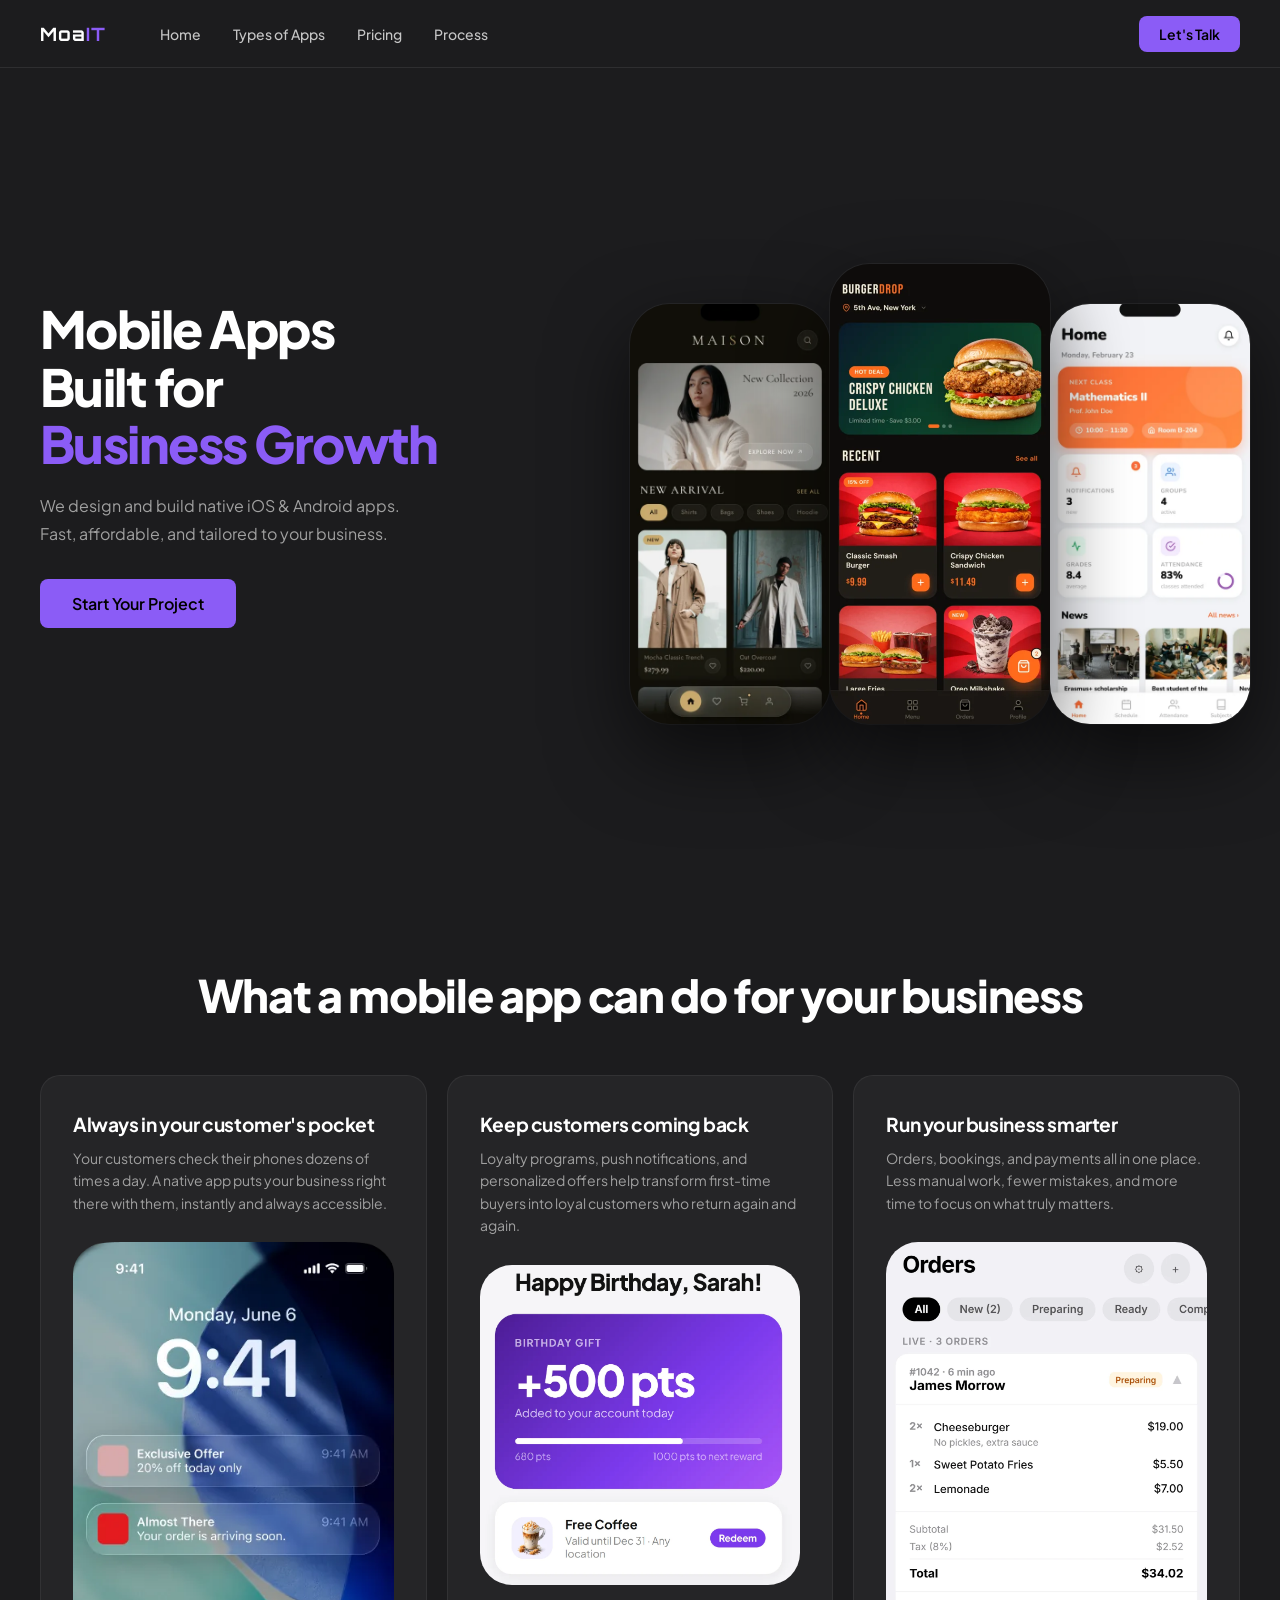
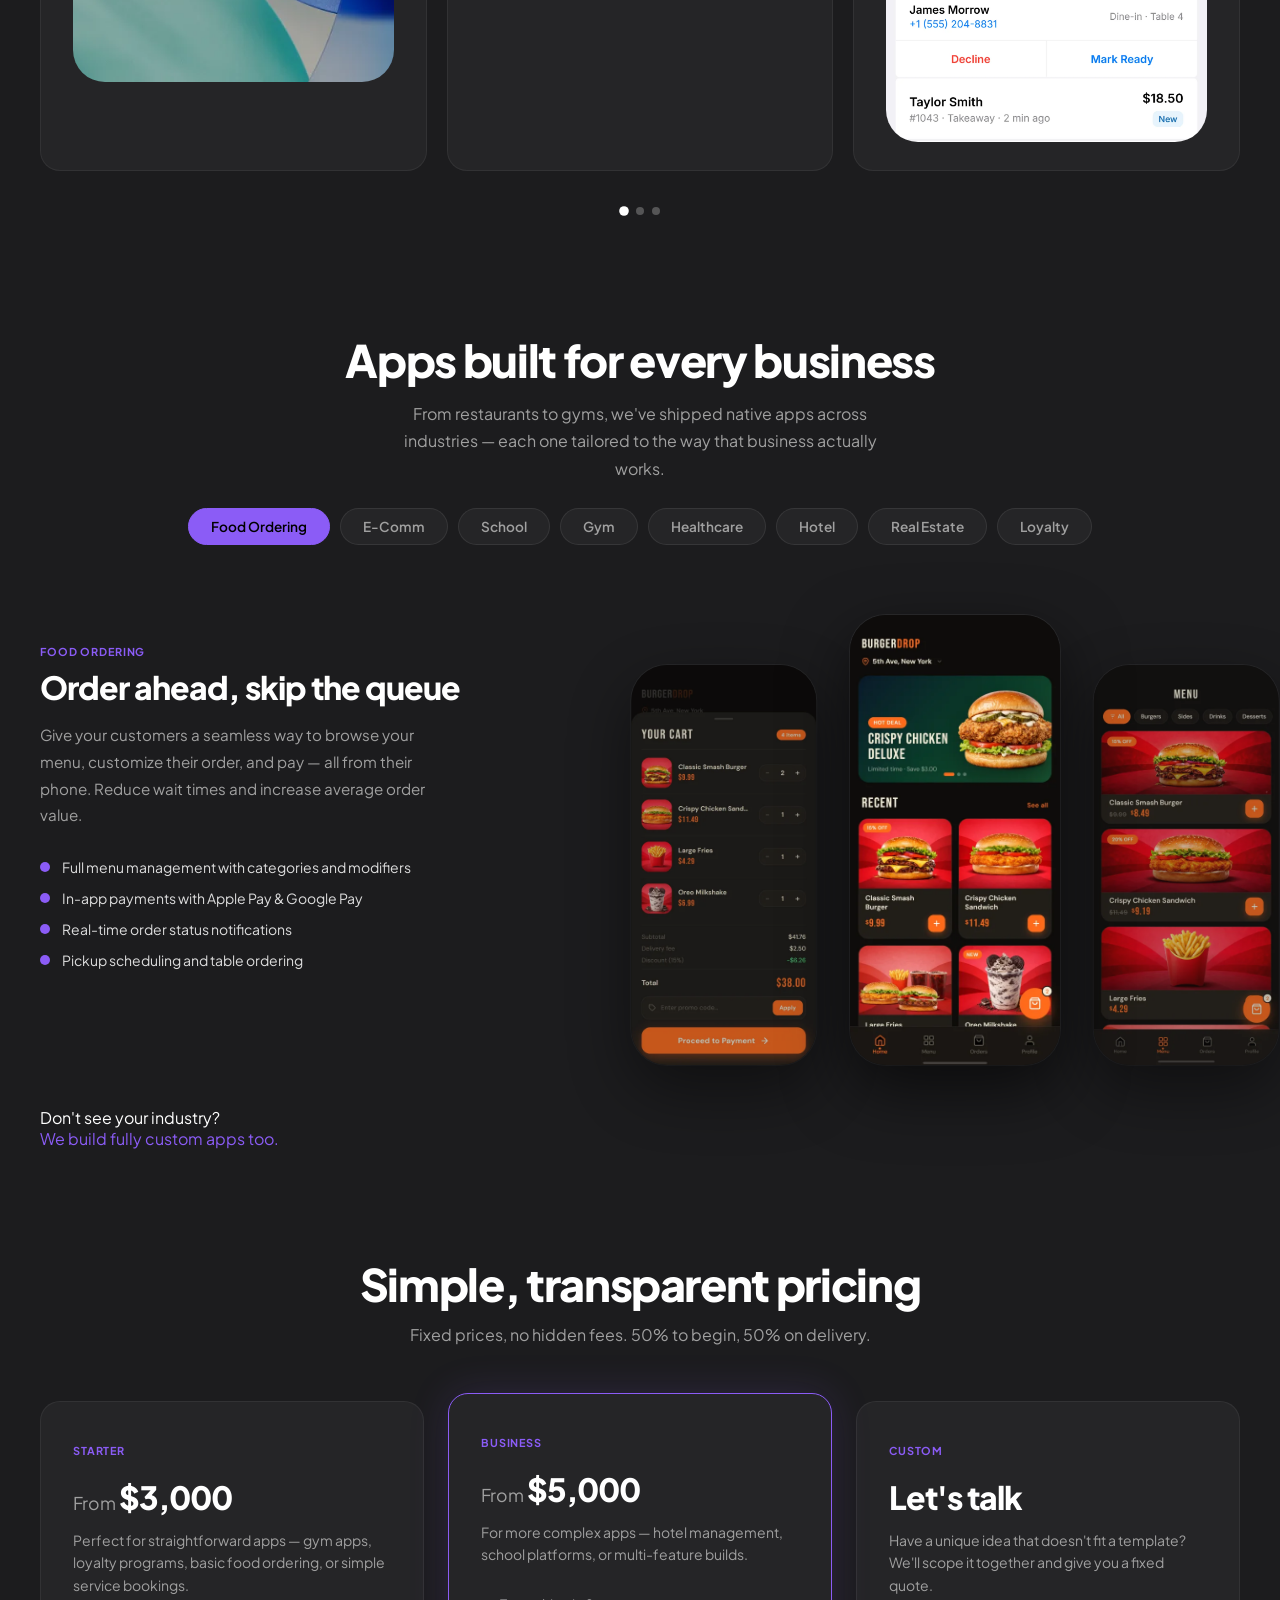
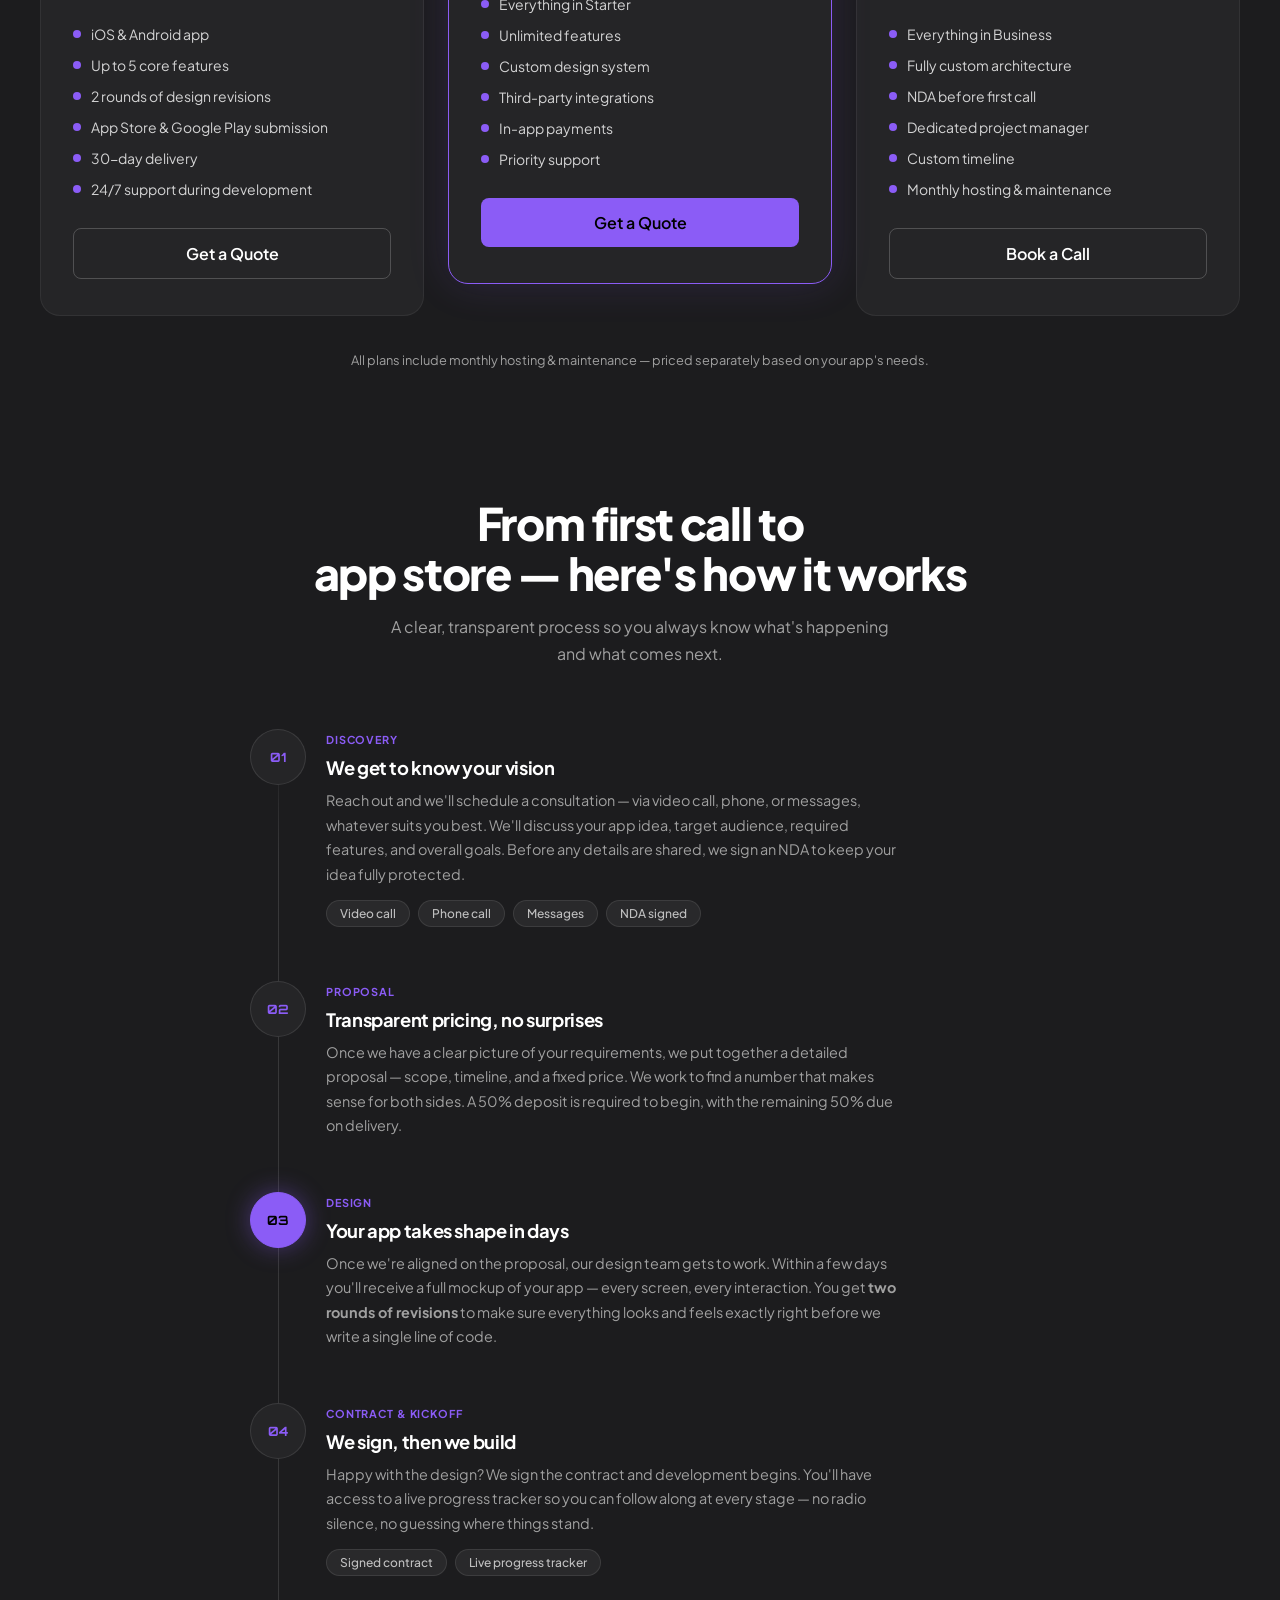
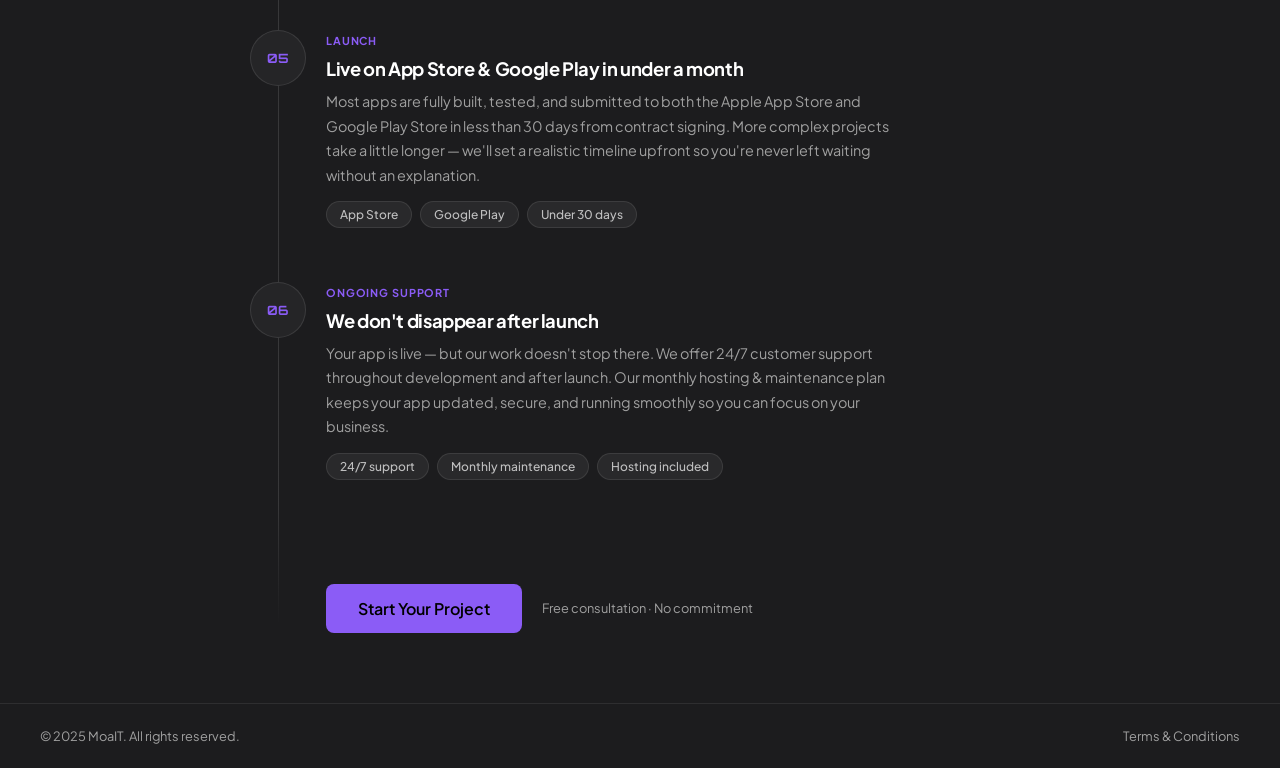
==== commit 04188ef0: "nn" ====
--- a/index.html
+++ b/index.html
@@ -141,7 +141,7 @@
               them, instantly and always accessible.</p>
           </div>
           <div class="adv-card-visual">
-            <img src="iph.webp" alt="description" class="adv-card-img" style="max-height: 440px;" loading="lazy" />
+            <img src="iph.webp" alt="description" class="adv-card-img" style="max-height: 440px;" />
           </div>
         </div>
 
@@ -153,7 +153,7 @@
               customers who return again and again.</p>
           </div>
           <div class="adv-card-visual">
-            <img src="brth.webp" alt="description" class="adv-card-img" style="max-height: 320px;" loading="lazy" />
+            <img src="brth.webp" alt="description" class="adv-card-img" style="max-height: 320px;" />
           </div>
         </div>
 
@@ -165,7 +165,7 @@
               on what truly matters.</p>
           </div>
           <div class="adv-card-visual">
-            <img src="orders1.webp" alt="description" class="adv-card-img" loading="lazy" />
+            <img src="orders1.webp" alt="description" class="adv-card-img" />
           </div>
         </div>
 
@@ -177,7 +177,7 @@
               your customers already spend their time.</p>
           </div>
           <div class="adv-card-visual">
-            <img src="nzm.webp" alt="description" class="adv-card-img" style="max-height: 400px;" loading="lazy" />
+            <img src="nzm.webp" alt="description" class="adv-card-img" style="max-height: 400px;" />
           </div>
         </div>
 
@@ -189,7 +189,7 @@
               business stays top of mind.</p>
           </div>
           <div class="adv-card-visual">
-            <img src="Group 11.webp" alt="description" class="adv-card-img" loading="lazy" />
+            <img src="Group 11.webp" alt="description" class="adv-card-img" />
           </div>
         </div>
 
@@ -263,9 +263,9 @@
           </ul>
         </div>
         <div class="showcase-phones">
-          <div class="sc-phone sc-left"><img src="clothes category.webp" alt="" loading="lazy" /></div>
-          <div class="sc-phone sc-center"><img src="clothes home.webp" alt="" loading="lazy" /></div>
-          <div class="sc-phone sc-right"><img src="clothes one product.webp" alt="" loading="lazy" /></div>
+          <div class="sc-phone sc-left"><img src="clothes category.webp" alt="" /></div>
+          <div class="sc-phone sc-center"><img src="clothes home.webp" alt="" /></div>
+          <div class="sc-phone sc-right"><img src="clothes one product.webp" alt="" /></div>
         </div>
       </div>
 
@@ -284,9 +284,9 @@
           </ul>
         </div>
         <div class="showcase-phones">
-          <div class="sc-phone sc-left"><img src="Group 7.webp" alt="" loading="lazy" /></div>
-          <div class="sc-phone sc-center"><img src="Group 3.webp" alt="" loading="lazy" /></div>
-          <div class="sc-phone sc-right"><img src="Group 9.webp" alt="" loading="lazy" /></div>
+          <div class="sc-phone sc-left"><img src="Group 7.webp" alt="" /></div>
+          <div class="sc-phone sc-center"><img src="Group 3.webp" alt="" /></div>
+          <div class="sc-phone sc-right"><img src="Group 9.webp" alt="" /></div>
         </div>
       </div>
 
@@ -305,9 +305,9 @@
           </ul>
         </div>
         <div class="showcase-phones">
-          <div class="sc-phone sc-left"><img src="gym welcome.webp" alt="" loading="lazy" /></div>
-          <div class="sc-phone sc-center"><img src="gym home 2.webp" alt="" loading="lazy" /></div>
-          <div class="sc-phone sc-right"><img src="gym 2.webp" alt="" loading="lazy" /></div>
+          <div class="sc-phone sc-left"><img src="gym welcome.webp" alt="" /></div>
+          <div class="sc-phone sc-center"><img src="gym home 2.webp" alt="" /></div>
+          <div class="sc-phone sc-right"><img src="gym 2.webp" alt="" /></div>
         </div>
       </div>
 
@@ -326,9 +326,9 @@
           </ul>
         </div>
         <div class="showcase-phones">
-          <div class="sc-phone sc-left"><img src="hotel spa.webp" alt="" loading="lazy" /></div>
-          <div class="sc-phone sc-center"><img src="hotel home.webp" alt="" loading="lazy" /></div>
-          <div class="sc-phone sc-right"><img src="hotel room.webp" alt="" loading="lazy" /></div>
+          <div class="sc-phone sc-left"><img src="hotel spa.webp" alt="" /></div>
+          <div class="sc-phone sc-center"><img src="hotel home.webp" alt="" /></div>
+          <div class="sc-phone sc-right"><img src="hotel room.webp" alt="" /></div>
         </div>
       </div>
 
@@ -347,9 +347,9 @@
           </ul>
         </div>
         <div class="showcase-phones">
-          <div class="sc-phone sc-left"><img src="doc 1.webp" alt="" loading="lazy" /></div>
-          <div class="sc-phone sc-center"><img src="doc 2.webp" alt="" loading="lazy" /></div>
-          <div class="sc-phone sc-right"><img src="doc 3.webp" alt="" loading="lazy" /></div>
+          <div class="sc-phone sc-left"><img src="doc 1.webp" alt="" /></div>
+          <div class="sc-phone sc-center"><img src="doc 2.webp" alt="" /></div>
+          <div class="sc-phone sc-right"><img src="doc 3.webp" alt="" /></div>
         </div>
       </div>
 
@@ -368,9 +368,9 @@
           </ul>
         </div>
         <div class="showcase-phones">
-          <div class="sc-phone sc-left"><img src="rest 1.webp" alt="" loading="lazy" /></div>
-          <div class="sc-phone sc-center"><img src="rest 2.webp" alt="" loading="lazy" /></div>
-          <div class="sc-phone sc-right"><img src="rest 3.webp" alt="" loading="lazy" /></div>
+          <div class="sc-phone sc-left"><img src="rest 1.webp" alt="" /></div>
+          <div class="sc-phone sc-center"><img src="rest 2.webp" alt="" /></div>
+          <div class="sc-phone sc-right"><img src="rest 3.webp" alt="" /></div>
         </div>
       </div>
 
@@ -389,9 +389,9 @@
           </ul>
         </div>
         <div class="showcase-phones">
-          <div class="sc-phone sc-left"><img src="Group 8.webp" alt="" loading="lazy" /></div>
-          <div class="sc-phone sc-center"><img src="Group 4.webp" alt="" loading="lazy" /></div>
-          <div class="sc-phone sc-right"><img src="Group 6.webp" alt="" loading="lazy" /></div>
+          <div class="sc-phone sc-left"><img src="Group 8.webp" alt="" /></div>
+          <div class="sc-phone sc-center"><img src="Group 4.webp" alt="" /></div>
+          <div class="sc-phone sc-right"><img src="Group 6.webp" alt="" /></div>
         </div>
       </div>
 
@@ -415,7 +415,7 @@
       <div class="pricing-card">
         <div class="pricing-card-top">
           <span class="tag">Starter</span>
-          <div class="pricing-price">From <strong>$2,000</strong></div>
+          <div class="pricing-price">From <strong>$3,000</strong></div>
           <p class="pricing-desc">Perfect for straightforward apps — gym apps, loyalty programs, basic food ordering, or
             simple service bookings.</p>
         </div>
--- a/styles.css
+++ b/styles.css
@@ -548,8 +548,10 @@
   user-select: none;
 }
 
-.adv-card:hover {
-  background: var(--card-bg-hover);
+@media (hover: hover) {
+  .adv-card:hover {
+    background: var(--card-bg-hover);
+  }
 }
 
 .adv-card-text h3 {
